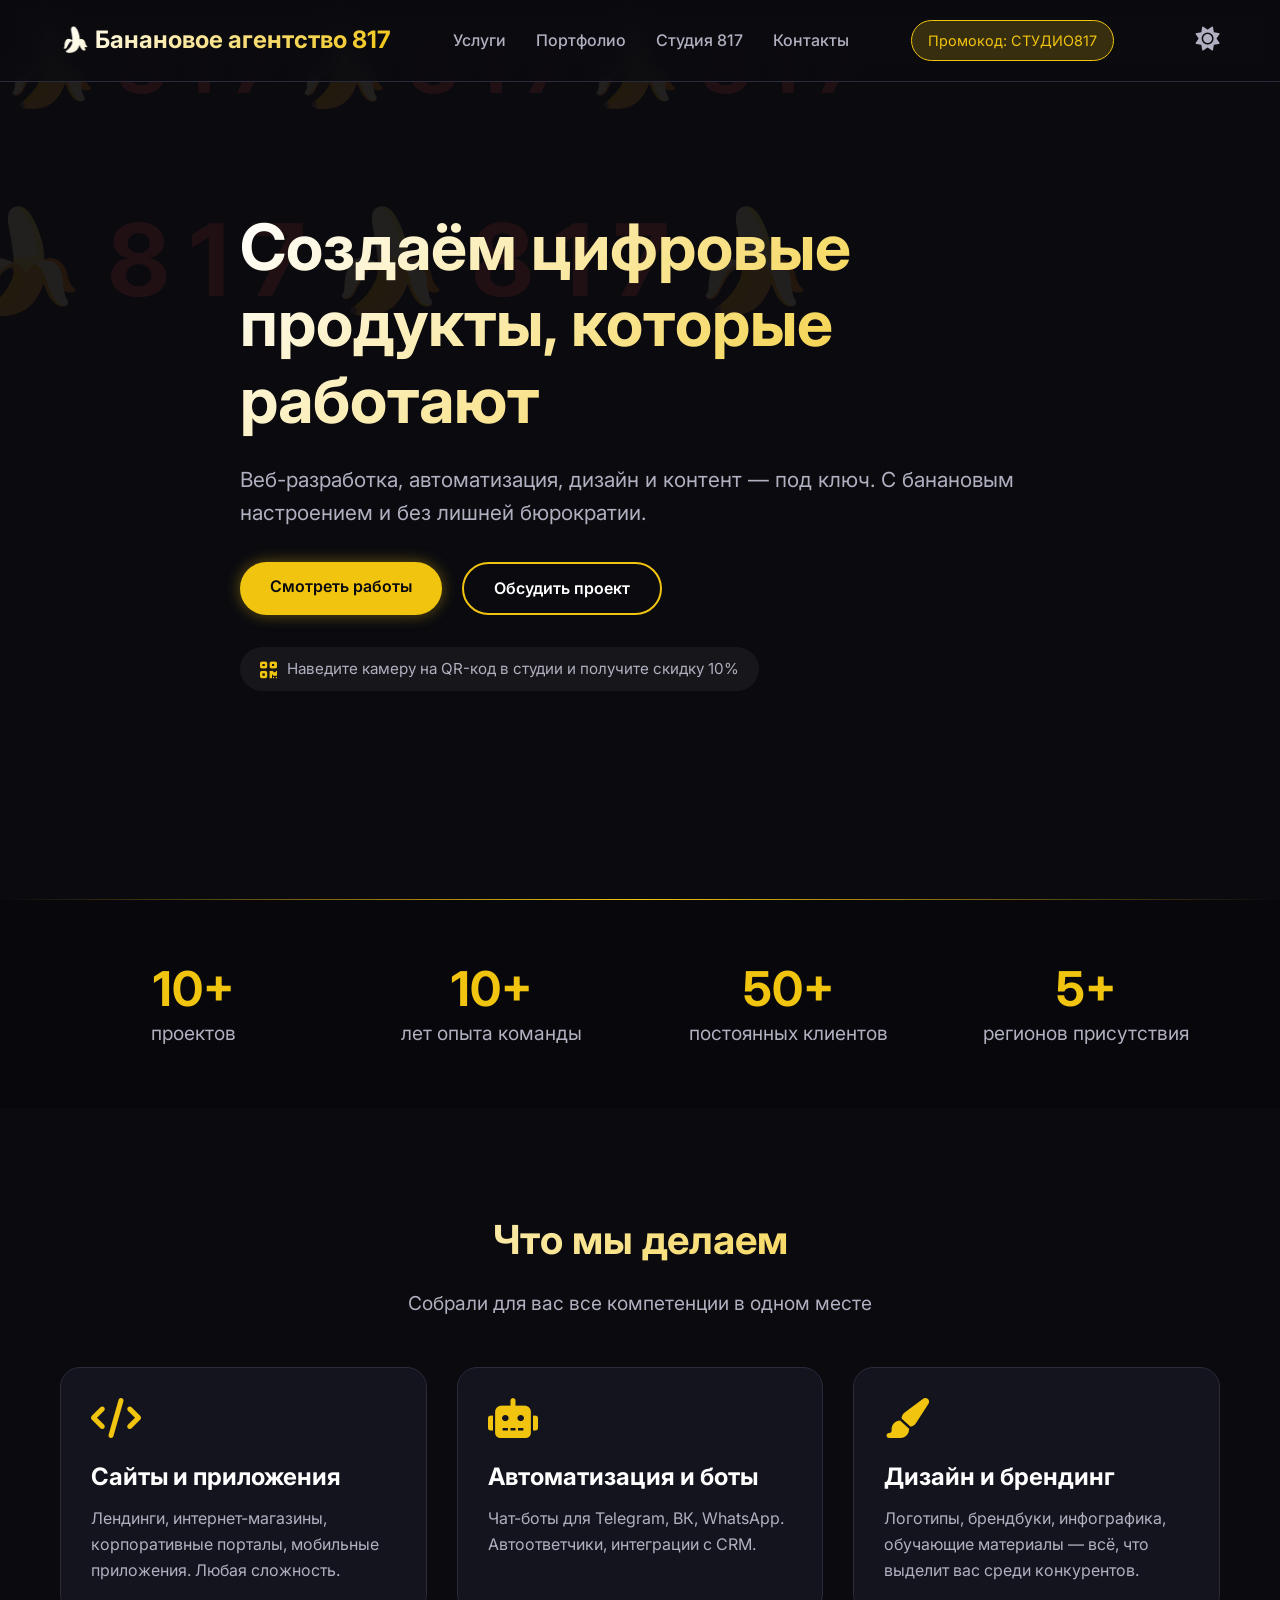
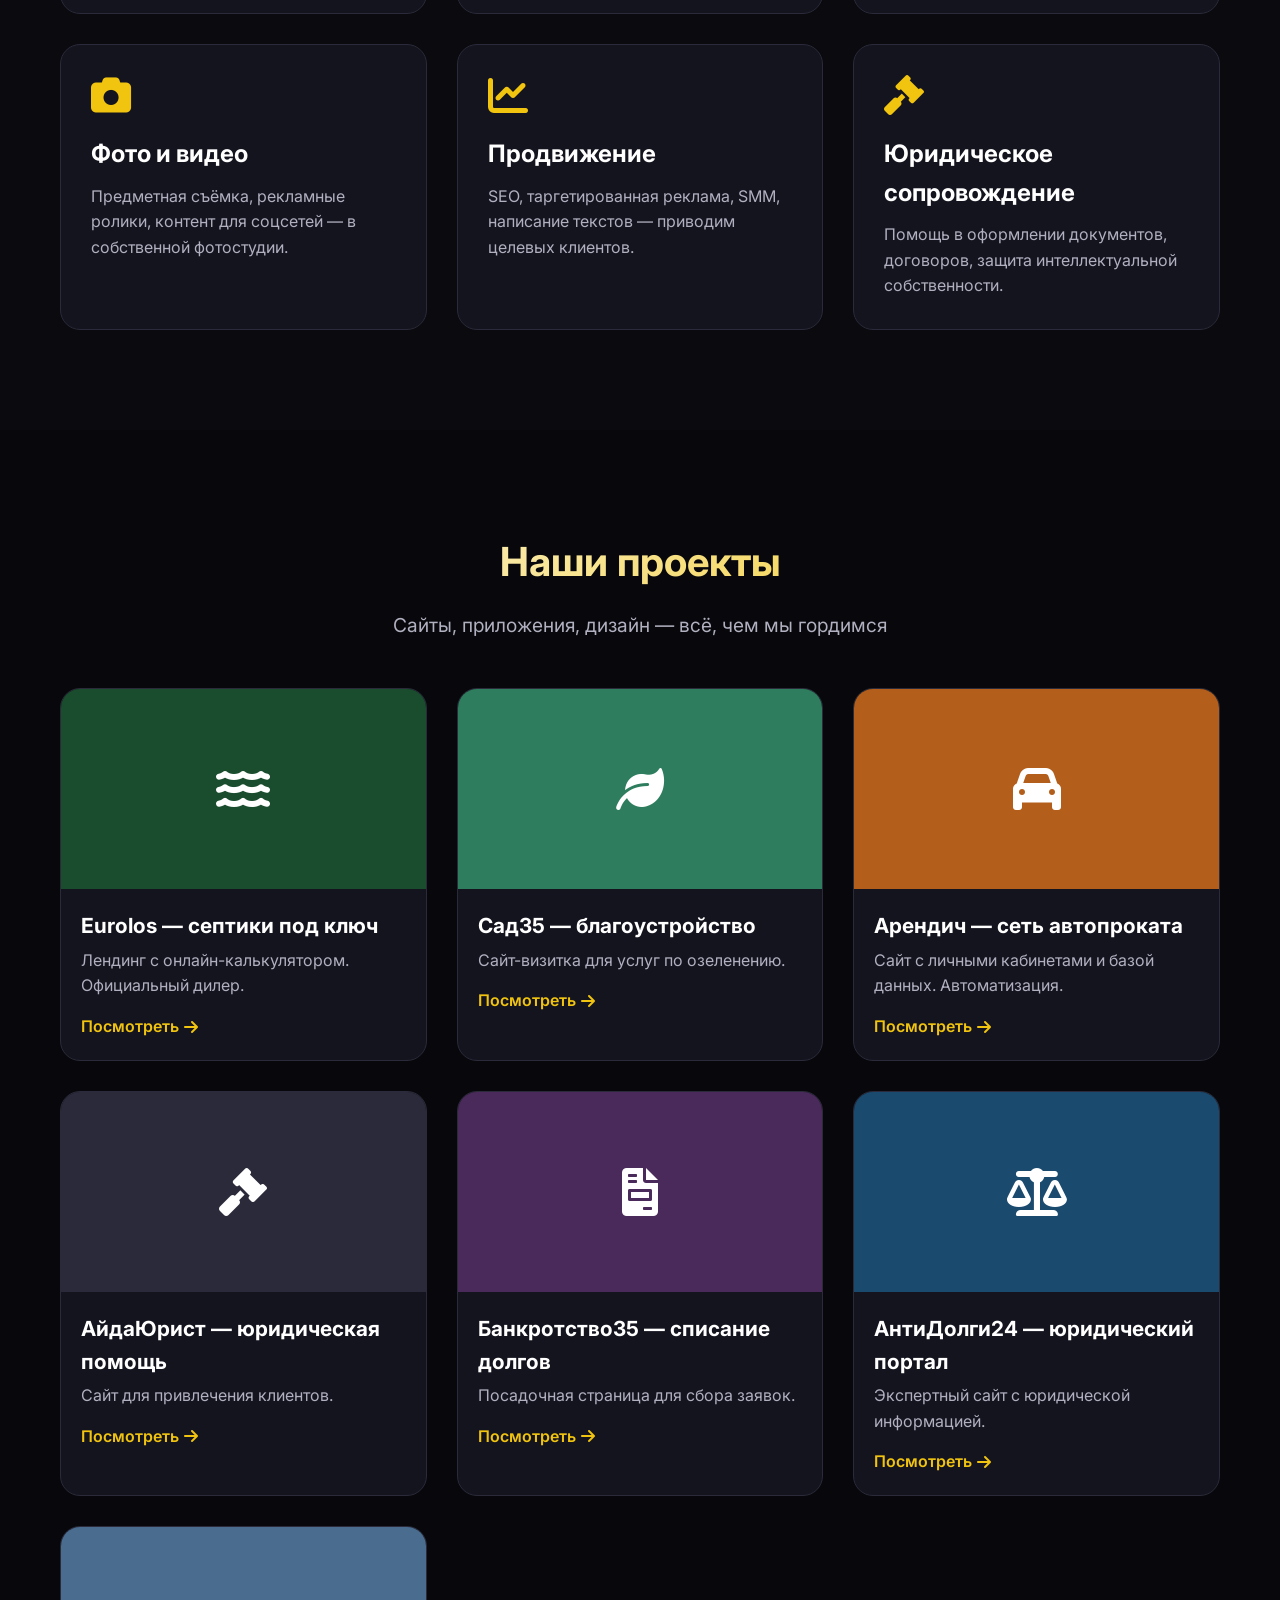
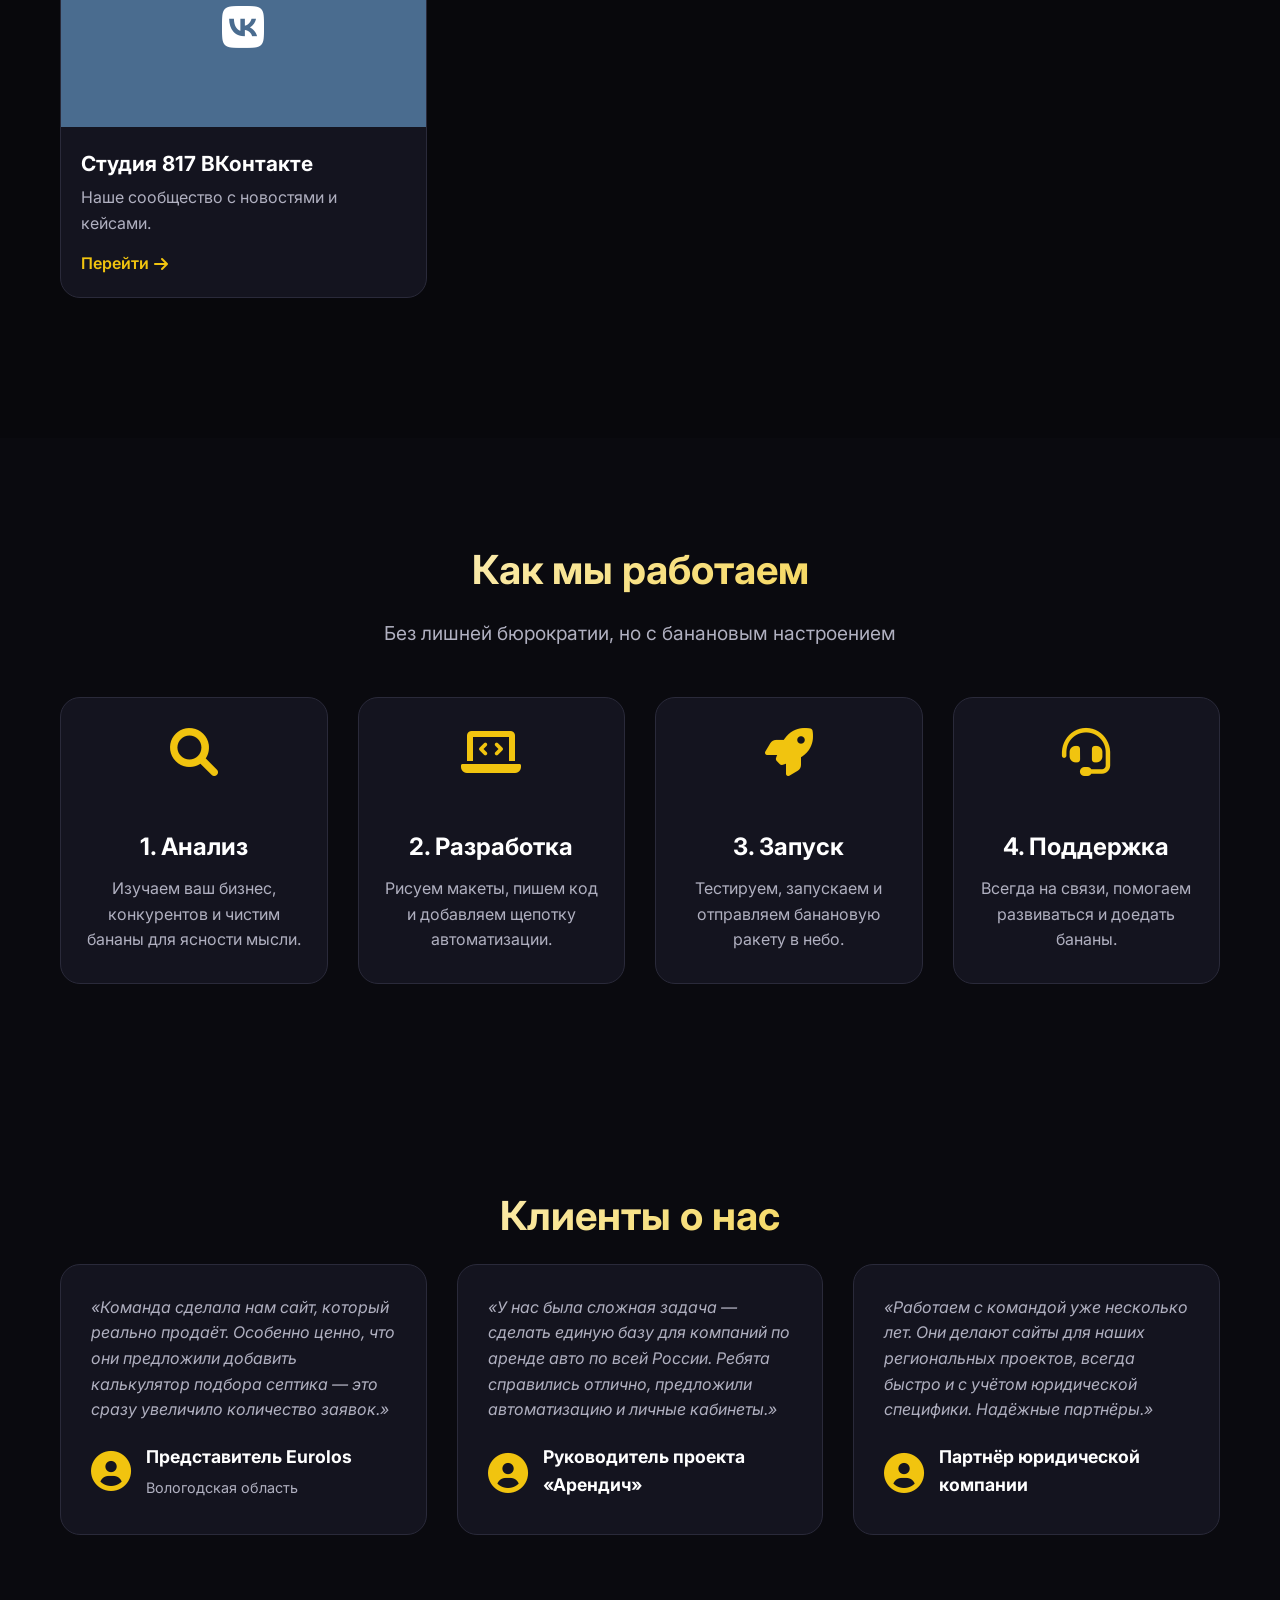
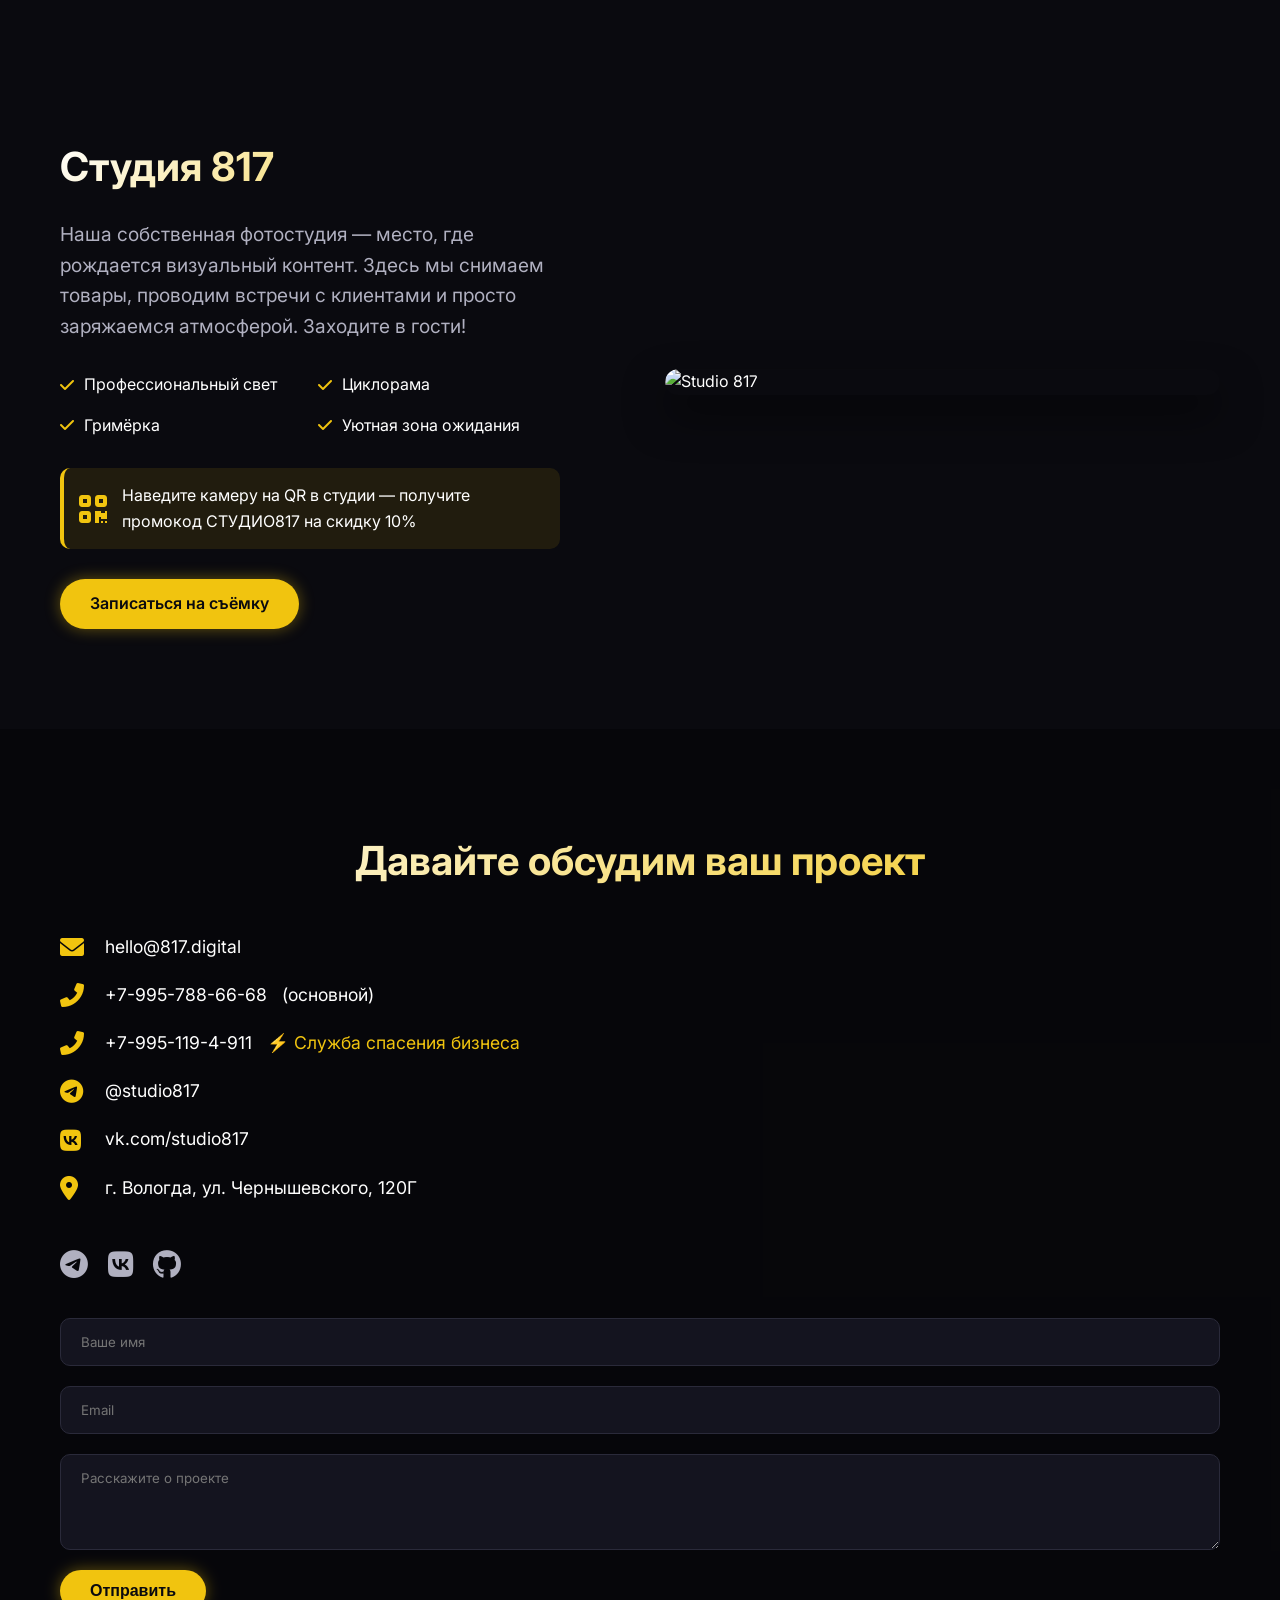
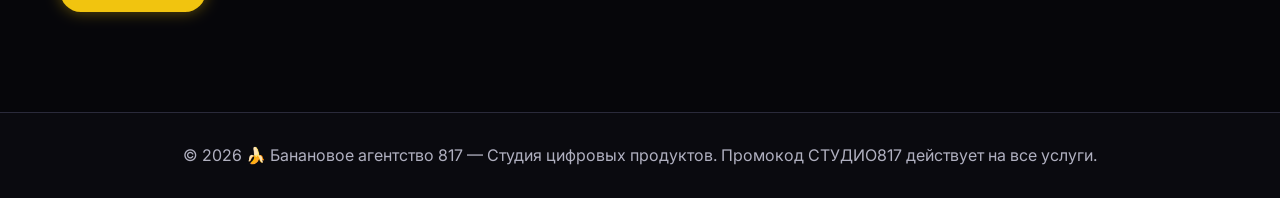
==== index.html @ f00ff918 "Add files via upload" ====
<!DOCTYPE html>
<html lang="ru">
<head>
    <meta charset="UTF-8">
    <meta name="viewport" content="width=device-width, initial-scale=1.0">
    <title>🍌 Банановое агентство 817 — создание сайтов, автоматизация, контент</title>
    <!-- Шрифты -->
    <link rel="preconnect" href="https://fonts.googleapis.com">
    <link rel="preconnect" href="https://fonts.gstatic.com" crossorigin>
    <link href="https://fonts.googleapis.com/css2?family=Inter:opsz,wght@14..32,400;14..32,500;14..32,600;14..32,700&family=Montserrat:wght@400;500;600;700&display=swap" rel="stylesheet">
    <!-- Font Awesome 6 (иконки) -->
    <link rel="stylesheet" href="https://cdnjs.cloudflare.com/ajax/libs/font-awesome/6.0.0-beta3/css/all.min.css">
    <!-- Наш CSS -->
    <link rel="stylesheet" href="style.css">
</head>
<body>

    <!-- Прелоадер -->
    <div id="preloader">
        <div class="preloader__content">
            <img src="images/banana.png" alt="Банан" class="preloader__banana" onerror="this.style.display='none'; this.nextElementSibling.style.display='block';">
            <i class="fas fa-banana preloader__banana-fallback" style="display: none; font-size: 80px; color: #f1c40f;"></i>
            <div class="preloader__numbers">8 1 7</div>
        </div>
    </div>

    <!-- Фоновые вращающиеся эмодзи (будут видны только в тёмной теме) -->
    <div class="bg-emoji"></div>

    <!-- Шапка -->
    <header class="header">
        <div class="container">
            <div class="header__inner">
                <div class="logo">🍌 Банановое агентство 817</div>
                <nav class="nav">
                    <a href="#services">Услуги</a>
                    <a href="#portfolio">Портфолио</a>
                    <a href="#studio">Студия 817</a>
                    <a href="#contact">Контакты</a>
                </nav>
                <div class="header__promo">Промокод: СТУДИО817</div>
                <div class="theme-switcher" id="theme-toggle">
                    <i class="fas fa-sun"></i>
                </div>
                <button class="mobile-menu-btn" id="mobile-menu-btn"><i class="fas fa-bars"></i></button>
            </div>
        </div>
    </header>

    <!-- Мобильное меню -->
    <div class="mobile-menu" id="mobile-menu">
        <a href="#services" onclick="closeMenu()">Услуги</a>
        <a href="#portfolio" onclick="closeMenu()">Портфолио</a>
        <a href="#studio" onclick="closeMenu()">Студия 817</a>
        <a href="#contact" onclick="closeMenu()">Контакты</a>
        <div class="mobile-menu__promo">Промокод: СТУДИО817</div>
    </div>

    <!-- Главный экран -->
    <section class="hero">
        <div class="container">
            <div class="hero__content">
                <h1 class="hero__title animate-on-scroll">Создаём цифровые продукты, которые работают</h1>
                <p class="hero__subtitle animate-on-scroll">Веб-разработка, автоматизация, дизайн и контент — под ключ. С банановым настроением и без лишней бюрократии.</p>
                <div class="hero__btns animate-on-scroll">
                    <a href="#portfolio" class="btn btn-primary">Смотреть работы</a>
                    <a href="#contact" class="btn btn-outline">Обсудить проект</a>
                </div>
                <div class="hero__qr-note animate-on-scroll">
                    <i class="fas fa-qrcode"></i> Наведите камеру на QR-код в студии и получите скидку 10%
                </div>
            </div>
        </div>
        <div class="hero__line"></div>
    </section>

    <!-- Счётчики достижений -->
    <section class="stats">
        <div class="container">
            <div class="stats-grid">
                <div class="stat-item animate-on-scroll">
                    <div class="stat-number" data-target="10">0</div>
                    <div class="stat-label">проектов</div>
                </div>
                <div class="stat-item animate-on-scroll">
                    <div class="stat-number" data-target="10">0</div>
                    <div class="stat-label">лет опыта команды</div>
                </div>
                <div class="stat-item animate-on-scroll">
                    <div class="stat-number" data-target="50">0</div>
                    <div class="stat-label">постоянных клиентов</div>
                </div>
                <div class="stat-item animate-on-scroll">
                    <div class="stat-number" data-target="5">0</div>
                    <div class="stat-label">регионов присутствия</div>
                </div>
            </div>
        </div>
    </section>

    <!-- Услуги -->
    <section id="services" class="services">
        <div class="container">
            <h2 class="section-title animate-on-scroll">Что мы делаем</h2>
            <p class="section-subtitle animate-on-scroll">Собрали для вас все компетенции в одном месте</p>
            <div class="services__grid">
                <div class="service-card animate-on-scroll">
                    <i class="fas fa-code service-card__icon"></i>
                    <h3>Сайты и приложения</h3>
                    <p>Лендинги, интернет-магазины, корпоративные порталы, мобильные приложения. Любая сложность.</p>
                </div>
                <div class="service-card animate-on-scroll">
                    <i class="fas fa-robot service-card__icon"></i>
                    <h3>Автоматизация и боты</h3>
                    <p>Чат-боты для Telegram, ВК, WhatsApp. Автоответчики, интеграции с CRM.</p>
                </div>
                <div class="service-card animate-on-scroll">
                    <i class="fas fa-paint-brush service-card__icon"></i>
                    <h3>Дизайн и брендинг</h3>
                    <p>Логотипы, брендбуки, инфографика, обучающие материалы — всё, что выделит вас среди конкурентов.</p>
                </div>
                <div class="service-card animate-on-scroll">
                    <i class="fas fa-camera service-card__icon"></i>
                    <h3>Фото и видео</h3>
                    <p>Предметная съёмка, рекламные ролики, контент для соцсетей — в собственной фотостудии.</p>
                </div>
                <div class="service-card animate-on-scroll">
                    <i class="fas fa-chart-line service-card__icon"></i>
                    <h3>Продвижение</h3>
                    <p>SEO, таргетированная реклама, SMM, написание текстов — приводим целевых клиентов.</p>
                </div>
                <div class="service-card animate-on-scroll">
                    <i class="fas fa-gavel service-card__icon"></i>
                    <h3>Юридическое сопровождение</h3>
                    <p>Помощь в оформлении документов, договоров, защита интеллектуальной собственности.</p>
                </div>
            </div>
        </div>
    </section>

    <!-- Портфолио -->
    <section id="portfolio" class="portfolio">
        <div class="container">
            <h2 class="section-title animate-on-scroll">Наши проекты</h2>
            <p class="section-subtitle animate-on-scroll">Сайты, приложения, дизайн — всё, чем мы гордимся</p>
            <div class="portfolio__grid">
                <!-- Eurolos -->
                <div class="portfolio-card animate-on-scroll">
                    <div class="portfolio-card__image" style="background: #1a4d2e;">
                        <i class="fas fa-water" style="font-size: 48px; color: #fff;"></i>
                    </div>
                    <div class="portfolio-card__content">
                        <h4>Eurolos — септики под ключ</h4>
                        <p>Лендинг с онлайн-калькулятором. Официальный дилер.</p>
                        <a href="https://antidolgi.github.io/eurolos35green/" target="_blank" class="portfolio-card__link">Посмотреть <i class="fas fa-arrow-right"></i></a>
                    </div>
                </div>
                <!-- Сад35 -->
                <div class="portfolio-card animate-on-scroll">
                    <div class="portfolio-card__image" style="background: #2e7d5e;">
                        <i class="fas fa-leaf" style="font-size: 48px; color: #fff;"></i>
                    </div>
                    <div class="portfolio-card__content">
                        <h4>Сад35 — благоустройство</h4>
                        <p>Сайт-визитка для услуг по озеленению.</p>
                        <a href="https://antidolgi.github.io/sad35/" target="_blank" class="portfolio-card__link">Посмотреть <i class="fas fa-arrow-right"></i></a>
                    </div>
                </div>
                <!-- Арендич -->
                <div class="portfolio-card animate-on-scroll">
                    <div class="portfolio-card__image" style="background: #b35e1a;">
                        <i class="fas fa-car" style="font-size: 48px; color: #fff;"></i>
                    </div>
                    <div class="portfolio-card__content">
                        <h4>Арендич — сеть автопроката</h4>
                        <p>Сайт с личными кабинетами и базой данных. Автоматизация.</p>
                        <a href="http://arendich.internet35.ru/" target="_blank" class="portfolio-card__link">Посмотреть <i class="fas fa-arrow-right"></i></a>
                    </div>
                </div>
                <!-- АйдаЮрист -->
                <div class="portfolio-card animate-on-scroll">
                    <div class="portfolio-card__image" style="background: #2a2a3a;">
                        <i class="fas fa-gavel" style="font-size: 48px; color: #fff;"></i>
                    </div>
                    <div class="portfolio-card__content">
                        <h4>АйдаЮрист — юридическая помощь</h4>
                        <p>Сайт для привлечения клиентов.</p>
                        <a href="https://xn--80aalrc8bii8h.xn--p1ai/" target="_blank" class="portfolio-card__link">Посмотреть <i class="fas fa-arrow-right"></i></a>
                    </div>
                </div>
                <!-- Банкротство35 -->
                <div class="portfolio-card animate-on-scroll">
                    <div class="portfolio-card__image" style="background: #4a2a5a;">
                        <i class="fas fa-file-invoice" style="font-size: 48px; color: #fff;"></i>
                    </div>
                    <div class="portfolio-card__content">
                        <h4>Банкротство35 — списание долгов</h4>
                        <p>Посадочная страница для сбора заявок.</p>
                        <a href="https://xn--35-6kcdg1cujbrmlb.xn--p1ai/" target="_blank" class="portfolio-card__link">Посмотреть <i class="fas fa-arrow-right"></i></a>
                    </div>
                </div>
                <!-- АнтиДолги24 -->
                <div class="portfolio-card animate-on-scroll">
                    <div class="portfolio-card__image" style="background: #1a4a6e;">
                        <i class="fas fa-balance-scale" style="font-size: 48px; color: #fff;"></i>
                    </div>
                    <div class="portfolio-card__content">
                        <h4>АнтиДолги24 — юридический портал</h4>
                        <p>Экспертный сайт с юридической информацией.</p>
                        <a href="https://antidolgi24.ru/" target="_blank" class="portfolio-card__link">Посмотреть <i class="fas fa-arrow-right"></i></a>
                    </div>
                </div>
                <!-- Группа ВК -->
                <div class="portfolio-card animate-on-scroll">
                    <div class="portfolio-card__image" style="background: #4a6c8f;">
                        <i class="fab fa-vk" style="font-size: 48px; color: #fff;"></i>
                    </div>
                    <div class="portfolio-card__content">
                        <h4>Студия 817 ВКонтакте</h4>
                        <p>Наше сообщество с новостями и кейсами.</p>
                        <a href="https://vk.com/studio817" target="_blank" class="portfolio-card__link">Перейти <i class="fas fa-arrow-right"></i></a>
                    </div>
                </div>
            </div>
        </div>
    </section>

    <!-- Как мы работаем -->
    <section class="work-process">
        <div class="container">
            <h2 class="section-title animate-on-scroll">Как мы работаем</h2>
            <p class="section-subtitle animate-on-scroll">Без лишней бюрократии, но с банановым настроением</p>
            <div class="process-grid">
                <div class="process-step animate-on-scroll">
                    <div class="process-step__image">
                        <img src="images/step1.png" alt="Анализ" width="80" height="80" onerror="this.style.display='none'; this.nextElementSibling.style.display='block';">
                        <i class="fas fa-search" style="display: none; font-size: 48px; color: #f1c40f;"></i>
                    </div>
                    <h3>1. Анализ</h3>
                    <p>Изучаем ваш бизнес, конкурентов и чистим бананы для ясности мысли.</p>
                </div>
                <div class="process-step animate-on-scroll">
                    <div class="process-step__image">
                        <img src="images/step2.png" alt="Разработка" width="80" height="80" onerror="this.style.display='none'; this.nextElementSibling.style.display='block';">
                        <i class="fas fa-laptop-code" style="display: none; font-size: 48px; color: #f1c40f;"></i>
                    </div>
                    <h3>2. Разработка</h3>
                    <p>Рисуем макеты, пишем код и добавляем щепотку автоматизации.</p>
                </div>
                <div class="process-step animate-on-scroll">
                    <div class="process-step__image">
                        <img src="images/step3.png" alt="Запуск" width="80" height="80" onerror="this.style.display='none'; this.nextElementSibling.style.display='block';">
                        <i class="fas fa-rocket" style="display: none; font-size: 48px; color: #f1c40f;"></i>
                    </div>
                    <h3>3. Запуск</h3>
                    <p>Тестируем, запускаем и отправляем банановую ракету в небо.</p>
                </div>
                <div class="process-step animate-on-scroll">
                    <div class="process-step__image">
                        <img src="images/step4.png" alt="Поддержка" width="80" height="80" onerror="this.style.display='none'; this.nextElementSibling.style.display='block';">
                        <i class="fas fa-headset" style="display: none; font-size: 48px; color: #f1c40f;"></i>
                    </div>
                    <h3>4. Поддержка</h3>
                    <p>Всегда на связи, помогаем развиваться и доедать бананы.</p>
                </div>
            </div>
        </div>
    </section>

    <!-- Отзывы -->
    <section class="testimonials">
        <div class="container">
            <h2 class="section-title animate-on-scroll">Клиенты о нас</h2>
            <div class="testimonials-grid">
                <div class="testimonial-card animate-on-scroll">
                    <p class="testimonial-text">«Команда сделала нам сайт, который реально продаёт. Особенно ценно, что они предложили добавить калькулятор подбора септика — это сразу увеличило количество заявок.»</p>
                    <div class="testimonial-author">
                        <i class="fas fa-user-circle" style="font-size: 40px; color: #f1c40f;"></i>
                        <div>
                            <h4>Представитель Eurolos</h4>
                            <p>Вологодская область</p>
                        </div>
                    </div>
                </div>
                <div class="testimonial-card animate-on-scroll">
                    <p class="testimonial-text">«У нас была сложная задача — сделать единую базу для компаний по аренде авто по всей России. Ребята справились отлично, предложили автоматизацию и личные кабинеты.»</p>
                    <div class="testimonial-author">
                        <i class="fas fa-user-circle" style="font-size: 40px; color: #f1c40f;"></i>
                        <div>
                            <h4>Руководитель проекта «Арендич»</h4>
                        </div>
                    </div>
                </div>
                <div class="testimonial-card animate-on-scroll">
                    <p class="testimonial-text">«Работаем с командой уже несколько лет. Они делают сайты для наших региональных проектов, всегда быстро и с учётом юридической специфики. Надёжные партнёры.»</p>
                    <div class="testimonial-author">
                        <i class="fas fa-user-circle" style="font-size: 40px; color: #f1c40f;"></i>
                        <div>
                            <h4>Партнёр юридической компании</h4>
                        </div>
                    </div>
                </div>
            </div>
        </div>
    </section>

    <!-- Студия 817 -->
    <section id="studio" class="studio">
        <div class="container">
            <div class="studio__inner">
                <div class="studio__content animate-on-scroll">
                    <h2 class="section-title" style="text-align: left;">Студия 817</h2>
                    <p class="studio__text">Наша собственная фотостудия — место, где рождается визуальный контент. Здесь мы снимаем товары, проводим встречи с клиентами и просто заряжаемся атмосферой. Заходите в гости!</p>
                    <div class="studio__features">
                        <div class="studio__feature"><i class="fas fa-check"></i> Профессиональный свет</div>
                        <div class="studio__feature"><i class="fas fa-check"></i> Циклорама</div>
                        <div class="studio__feature"><i class="fas fa-check"></i> Гримёрка</div>
                        <div class="studio__feature"><i class="fas fa-check"></i> Уютная зона ожидания</div>
                    </div>
                    <div class="studio__qr">
                        <i class="fas fa-qrcode"></i> Наведите камеру на QR в студии — получите промокод СТУДИО817 на скидку 10%
                    </div>
                    <a href="#" class="btn btn-primary">Записаться на съёмку</a>
                </div>
                <div class="studio__image animate-on-scroll">
                    <img src="https://via.placeholder.com/600x400/2a2a3a/ffffff?text=Studio+817+Photo" alt="Studio 817" style="max-width:100%; border-radius: 20px;">
                </div>
            </div>
        </div>
    </section>

    <!-- Контакты -->
    <section id="contact" class="contact">
        <div class="container">
            <h2 class="section-title animate-on-scroll">Давайте обсудим ваш проект</h2>
            <div class="contact__inner">
                <div class="contact__info animate-on-scroll">
                    <div class="contact__item">
                        <i class="fas fa-envelope"></i>
                        <a href="mailto:hello@817.digital">hello@817.digital</a>
                    </div>
                    <div class="contact__item">
                        <i class="fas fa-phone-alt"></i>
                        <a href="tel:+79957886668">+7-995-788-66-68</a> (основной)
                    </div>
                    <div class="contact__item">
                        <i class="fas fa-phone-alt"></i>
                        <a href="tel:+79951194911">+7-995-119-4-911</a> <span style="color: #f1c40f;">⚡ Служба спасения бизнеса</span>
                    </div>
                    <div class="contact__item">
                        <i class="fab fa-telegram"></i>
                        <a href="https://t.me/studio817" target="_blank">@studio817</a>
                    </div>
                    <div class="contact__item">
                        <i class="fab fa-vk"></i>
                        <a href="https://vk.com/studio817" target="_blank">vk.com/studio817</a>
                    </div>
                    <div class="contact__item">
                        <i class="fas fa-map-marker-alt"></i>
                        <span>г. Вологда, ул. Чернышевского, 120Г</span>
                    </div>
                    <div class="contact__social">
                        <a href="https://t.me/studio817" target="_blank"><i class="fab fa-telegram"></i></a>
                        <a href="https://vk.com/studio817" target="_blank"><i class="fab fa-vk"></i></a>
                        <a href="https://github.com/antidolgi" target="_blank"><i class="fab fa-github"></i></a>
                    </div>
                </div>
                <div class="contact__map animate-on-scroll">
                    <iframe src="https://yandex.ru/map-widget/v1/?ll=39.888123%2C59.220123&z=17&l=map&pt=39.888123,59.220123,pm2rdm" width="100%" height="300" frameborder="0" allowfullscreen="true" style="border-radius: 20px;"></iframe>
                </div>
            </div>
            <form class="contact__form animate-on-scroll" id="contact-form" action="https://formspree.io/f/your-form-id" method="POST">
                <input type="text" name="name" placeholder="Ваше имя" required>
                <input type="email" name="email" placeholder="Email" required>
                <textarea name="message" rows="4" placeholder="Расскажите о проекте" required></textarea>
                <button type="submit" class="btn btn-primary">Отправить</button>
            </form>
        </div>
    </section>

    <!-- Футер -->
    <footer class="footer">
        <div class="container">
            <p>© 2026 🍌 Банановое агентство 817 — Студия цифровых продуктов. Промокод СТУДИО817 действует на все услуги.</p>
        </div>
    </footer>

    <script src="script.js"></script>
</body>
</html>
---- style.css ----
/* Базовые сбросы и переменные */
* {
    margin: 0;
    padding: 0;
    box-sizing: border-box;
}

:root {
    --bg-dark: #0a0a0f;
    --bg-card: #14141f;
    --accent: #f1c40f; /* жёлтый */
    --accent-glow: rgba(241, 196, 15, 0.4);
    --text-light: #ffffff;
    --text-dim: #b0b0c0;
    --border-dim: #2a2a3a;
    --font-primary: 'Inter', sans-serif;
    --font-secondary: 'Montserrat', sans-serif;
    --transition: all 0.3s ease;
}

body {
    font-family: var(--font-primary);
    background-color: var(--bg-dark);
    color: var(--text-light);
    line-height: 1.6;
    overflow-x: hidden;
    position: relative;
    transition: background-color 0.3s, color 0.3s;
}

/* Фоновые вращающиеся эмодзи */
.bg-emoji {
    position: fixed;
    top: 0;
    left: 0;
    width: 100%;
    height: 100%;
    pointer-events: none;
    z-index: -1;
    opacity: 0.1;
    overflow: hidden;
}
.bg-emoji::before,
.bg-emoji::after {
    content: "🍌 8 1 7 🍌 8 1 7 🍌 8 1 7";
    position: absolute;
    font-size: 80px;
    white-space: nowrap;
    color: #e74c3c; /* красный */
    font-weight: bold;
    animation: rotateBg 60s linear infinite;
}
.bg-emoji::after {
    content: "8 1 7 🍌 8 1 7 🍌 8 1 7 🍌";
    top: 20%;
    left: -20%;
    font-size: 100px;
    animation: rotateBg 50s linear reverse infinite;
}
@keyframes rotateBg {
    from { transform: rotate(0deg) translateY(-10%) rotate(0deg); }
    to { transform: rotate(360deg) translateY(-10%) rotate(-360deg); }
}

/* Прелоадер */
#preloader {
    position: fixed;
    top: 0;
    left: 0;
    width: 100%;
    height: 100%;
    background: var(--bg-dark);
    display: flex;
    justify-content: center;
    align-items: center;
    z-index: 9999;
    transition: opacity 0.5s ease, visibility 0.5s;
}
#preloader.hidden {
    opacity: 0;
    visibility: hidden;
}
.preloader__content {
    text-align: center;
}
.preloader__banana {
    width: 120px;
    height: auto;
    animation: bounce 1s infinite alternate;
}
.preloader__banana-fallback {
    animation: bounce 1s infinite alternate;
}
@keyframes bounce {
    from { transform: translateY(0); }
    to { transform: translateY(-20px); }
}
.preloader__numbers {
    font-size: 3rem;
    font-weight: 700;
    color: var(--accent);
    margin-top: 20px;
    animation: pulse 1s infinite;
}
@keyframes pulse {
    0% { opacity: 0.5; transform: scale(0.9); }
    100% { opacity: 1; transform: scale(1.1); }
}

/* Контейнер */
.container {
    max-width: 1200px;
    margin: 0 auto;
    padding: 0 20px;
}

/* Типография */
.section-title {
    font-size: 2.5rem;
    font-weight: 700;
    margin-bottom: 1rem;
    text-align: center;
    background: linear-gradient(135deg, #fff, var(--accent));
    -webkit-background-clip: text;
    -webkit-text-fill-color: transparent;
    background-clip: text;
}
.section-subtitle {
    text-align: center;
    color: var(--text-dim);
    font-size: 1.2rem;
    margin-bottom: 3rem;
}

/* Кнопки */
.btn {
    display: inline-block;
    padding: 12px 30px;
    border-radius: 50px;
    font-weight: 600;
    text-decoration: none;
    transition: var(--transition);
    cursor: pointer;
    border: none;
    font-size: 1rem;
}
.btn-primary {
    background: var(--accent);
    color: #0a0a0f;
    box-shadow: 0 0 15px var(--accent-glow);
}
.btn-primary:hover {
    background: #f39c12;
    box-shadow: 0 0 25px var(--accent-glow);
    transform: translateY(-2px);
}
.btn-outline {
    background: transparent;
    color: white;
    border: 2px solid var(--accent);
}
.btn-outline:hover {
    background: var(--accent);
    color: #0a0a0f;
    box-shadow: 0 0 15px var(--accent-glow);
    transform: translateY(-2px);
}

/* Шапка */
.header {
    position: fixed;
    top: 0;
    left: 0;
    width: 100%;
    padding: 20px 0;
    background: rgba(10, 10, 15, 0.8);
    backdrop-filter: blur(10px);
    z-index: 1000;
    border-bottom: 1px solid var(--border-dim);
}
.header__inner {
    display: flex;
    align-items: center;
    justify-content: space-between;
}
.logo {
    font-size: 1.5rem;
    font-weight: 700;
    background: linear-gradient(135deg, #fff, var(--accent));
    -webkit-background-clip: text;
    -webkit-text-fill-color: transparent;
    background-clip: text;
}
.nav {
    display: flex;
    gap: 30px;
}
.nav a {
    color: var(--text-dim);
    text-decoration: none;
    font-weight: 500;
    transition: var(--transition);
}
.nav a:hover {
    color: var(--accent);
}
.header__promo {
    background: rgba(241, 196, 15, 0.2);
    padding: 8px 16px;
    border-radius: 50px;
    font-size: 0.9rem;
    border: 1px solid var(--accent);
    color: var(--accent);
}
.theme-switcher {
    margin-left: 20px;
    cursor: pointer;
    font-size: 1.5rem;
    color: var(--text-dim);
    transition: var(--transition);
}
.theme-switcher:hover {
    color: var(--accent);
}
.mobile-menu-btn {
    display: none;
    background: none;
    border: none;
    color: white;
    font-size: 1.8rem;
    cursor: pointer;
}
.mobile-menu {
    display: none;
    position: fixed;
    top: 80px;
    left: 0;
    width: 100%;
    background: rgba(10, 10, 15, 0.95);
    backdrop-filter: blur(10px);
    padding: 20px;
    z-index: 999;
    flex-direction: column;
    align-items: center;
    gap: 20px;
    border-bottom: 1px solid var(--border-dim);
    transform: translateY(-100%);
    transition: transform 0.3s ease;
}
.mobile-menu.active {
    transform: translateY(0);
}
.mobile-menu a {
    color: white;
    text-decoration: none;
    font-size: 1.2rem;
}
.mobile-menu__promo {
    background: rgba(241, 196, 15, 0.2);
    padding: 8px 16px;
    border-radius: 50px;
    border: 1px solid var(--accent);
    color: var(--accent);
}

/* Hero */
.hero {
    min-height: 100vh;
    display: flex;
    align-items: center;
    position: relative;
    padding: 100px 0;
}
.hero__content {
    max-width: 800px;
}
.hero__title {
    font-size: 4rem;
    font-weight: 700;
    line-height: 1.2;
    margin-bottom: 1.5rem;
    background: linear-gradient(135deg, #fff, var(--accent));
    -webkit-background-clip: text;
    -webkit-text-fill-color: transparent;
    background-clip: text;
}
.hero__subtitle {
    font-size: 1.3rem;
    color: var(--text-dim);
    margin-bottom: 2rem;
}
.hero__btns {
    display: flex;
    gap: 20px;
    margin-bottom: 2rem;
}
.hero__qr-note {
    display: inline-flex;
    align-items: center;
    gap: 10px;
    background: rgba(255,255,255,0.05);
    padding: 10px 20px;
    border-radius: 50px;
    color: var(--text-dim);
    font-size: 0.95rem;
}
.hero__qr-note i {
    color: var(--accent);
    font-size: 1.2rem;
}
.hero__line {
    position: absolute;
    bottom: 0;
    left: 0;
    width: 100%;
    height: 1px;
    background: linear-gradient(90deg, transparent, var(--accent), transparent);
}

/* Статистика */
.stats {
    padding: 60px 0;
    background: rgba(0,0,0,0.2);
}
.stats-grid {
    display: grid;
    grid-template-columns: repeat(auto-fit, minmax(150px, 1fr));
    gap: 30px;
    text-align: center;
}
.stat-number {
    font-size: 3rem;
    font-weight: 700;
    color: var(--accent);
    line-height: 1.2;
}
.stat-label {
    font-size: 1.2rem;
    color: var(--text-dim);
}

/* Услуги */
.services {
    padding: 100px 0;
}
.services__grid {
    display: grid;
    grid-template-columns: repeat(auto-fit, minmax(300px, 1fr));
    gap: 30px;
}
.service-card {
    background: var(--bg-card);
    padding: 30px;
    border-radius: 20px;
    border: 1px solid var(--border-dim);
    transition: var(--transition);
    backdrop-filter: blur(10px);
}
.service-card:hover {
    transform: translateY(-10px);
    border-color: var(--accent);
    box-shadow: 0 10px 30px rgba(241, 196, 15, 0.1);
}
.service-card__icon {
    font-size: 2.5rem;
    color: var(--accent);
    margin-bottom: 20px;
}
.service-card h3 {
    font-size: 1.5rem;
    margin-bottom: 10px;
}
.service-card p {
    color: var(--text-dim);
}

/* Портфолио */
.portfolio {
    padding: 100px 0;
    background: rgba(0,0,0,0.2);
}
.portfolio__grid {
    display: grid;
    grid-template-columns: repeat(auto-fit, minmax(350px, 1fr));
    gap: 30px;
    margin-bottom: 40px;
}
.portfolio-card {
    background: var(--bg-card);
    border-radius: 20px;
    overflow: hidden;
    border: 1px solid var(--border-dim);
    transition: var(--transition);
}
.portfolio-card:hover {
    transform: scale(1.03);
    border-color: var(--accent);
    box-shadow: 0 0 30px rgba(241, 196, 15, 0.3);
}
.portfolio-card__image {
    height: 200px;
    display: flex;
    align-items: center;
    justify-content: center;
    background: #1a1a2a;
}
.portfolio-card__content {
    padding: 20px;
}
.portfolio-card__content h4 {
    font-size: 1.3rem;
    margin-bottom: 5px;
}
.portfolio-card__content p {
    color: var(--text-dim);
    margin-bottom: 15px;
}
.portfolio-card__link {
    color: var(--accent);
    text-decoration: none;
    font-weight: 600;
    display: inline-flex;
    align-items: center;
    gap: 5px;
}
.portfolio-card__link i {
    transition: transform 0.2s;
}
.portfolio-card__link:hover i {
    transform: translateX(5px);
}

/* Процесс работы */
.work-process {
    padding: 100px 0;
}
.process-grid {
    display: grid;
    grid-template-columns: repeat(auto-fit, minmax(220px, 1fr));
    gap: 30px;
    margin-top: 40px;
}
.process-step {
    background: var(--bg-card);
    padding: 30px 20px;
    border-radius: 20px;
    text-align: center;
    border: 1px solid var(--border-dim);
    transition: var(--transition);
}
.process-step:hover {
    transform: translateY(-10px);
    border-color: var(--accent);
}
.process-step__image {
    margin-bottom: 20px;
    min-height: 80px;
}
.process-step__image img {
    width: 80px;
    height: 80px;
    object-fit: contain;
    filter: drop-shadow(0 0 10px var(--accent-glow));
}
.process-step__image i {
    font-size: 48px;
    color: var(--accent);
}
.process-step h3 {
    font-size: 1.5rem;
    margin-bottom: 10px;
}
.process-step p {
    color: var(--text-dim);
}

/* Отзывы */
.testimonials {
    padding: 100px 0;
}
.testimonials-grid {
    display: grid;
    grid-template-columns: repeat(auto-fit, minmax(300px, 1fr));
    gap: 30px;
}
.testimonial-card {
    background: var(--bg-card);
    padding: 30px;
    border-radius: 20px;
    border: 1px solid var(--border-dim);
}
.testimonial-text {
    font-style: italic;
    color: var(--text-dim);
    margin-bottom: 20px;
    font-size: 1rem;
}
.testimonial-author {
    display: flex;
    align-items: center;
    gap: 15px;
}
.testimonial-author i {
    font-size: 40px;
    color: var(--accent);
}
.testimonial-author h4 {
    font-size: 1.1rem;
    margin-bottom: 5px;
}
.testimonial-author p {
    color: var(--text-dim);
    font-size: 0.9rem;
}

/* Студия 817 */
.studio {
    padding: 100px 0;
}
.studio__inner {
    display: grid;
    grid-template-columns: 1fr 1fr;
    gap: 50px;
    align-items: center;
}
.studio__content {
    max-width: 500px;
}
.studio__text {
    font-size: 1.2rem;
    color: var(--text-dim);
    margin: 20px 0;
}
.studio__features {
    display: grid;
    grid-template-columns: 1fr 1fr;
    gap: 15px;
    margin: 30px 0;
}
.studio__feature {
    display: flex;
    align-items: center;
    gap: 10px;
}
.studio__feature i {
    color: var(--accent);
}
.studio__qr {
    background: rgba(241, 196, 15, 0.1);
    padding: 15px;
    border-radius: 10px;
    margin: 30px 0;
    display: flex;
    align-items: center;
    gap: 15px;
    border-left: 4px solid var(--accent);
}
.studio__qr i {
    font-size: 2rem;
    color: var(--accent);
}
.studio__image {
    border-radius: 20px;
    overflow: hidden;
    box-shadow: 0 20px 40px rgba(0,0,0,0.5);
}

/* Контакты */
.contact {
    padding: 100px 0;
    background: rgba(0,0,0,0.3);
}
.contact__inner {
    display: grid;
    grid-template-columns: 1fr 1fr;
    gap: 50px;
    margin-top: 40px;
}
.contact__info {
    display: flex;
    flex-direction: column;
    gap: 20px;
}
.contact__item {
    display: flex;
    align-items: center;
    gap: 15px;
    font-size: 1.1rem;
}
.contact__item i {
    font-size: 1.5rem;
    color: var(--accent);
    width: 30px;
}
.contact__item a {
    color: white;
    text-decoration: none;
    transition: var(--transition);
}
.contact__item a:hover {
    color: var(--accent);
}
.contact__social {
    display: flex;
    gap: 20px;
    margin-top: 20px;
}
.contact__social a {
    color: var(--text-dim);
    font-size: 1.8rem;
    transition: var(--transition);
}
.contact__social a:hover {
    color: var(--accent);
    transform: translateY(-3px);
}
.contact__map {
    margin-top: 20px;
}
.contact__form {
    display: flex;
    flex-direction: column;
    gap: 20px;
    margin-top: 30px;
}
.contact__form input,
.contact__form textarea {
    background: var(--bg-card);
    border: 1px solid var(--border-dim);
    padding: 15px 20px;
    border-radius: 10px;
    font-family: inherit;
    color: white;
    transition: var(--transition);
}
.contact__form input:focus,
.contact__form textarea:focus {
    outline: none;
    border-color: var(--accent);
    box-shadow: 0 0 10px var(--accent-glow);
}
.contact__form button {
    align-self: flex-start;
}

/* Футер */
.footer {
    padding: 30px 0;
    border-top: 1px solid var(--border-dim);
    text-align: center;
    color: var(--text-dim);
}

/* Анимации при скролле */
.animate-on-scroll {
    opacity: 0;
    transform: translateY(30px);
    transition: opacity 0.6s ease, transform 0.6s ease;
}
.animate-on-scroll.animated {
    opacity: 1;
    transform: translateY(0);
}

/* Светлая тема */
body.light-theme {
    --bg-dark: #f5f5f7;
    --bg-card: #ffffff;
    --text-light: #1a1a2a;
    --text-dim: #4a4a5a;
    --border-dim: #d0d0e0;
    --accent: #f1c40f;
    --accent-glow: rgba(241, 196, 15, 0.3);
}
body.light-theme .header {
    background: rgba(255,255,255,0.8);
    border-bottom-color: #d0d0e0;
}
body.light-theme .service-card,
body.light-theme .portfolio-card,
body.light-theme .process-step,
body.light-theme .testimonial-card,
body.light-theme .contact__form input,
body.light-theme .contact__form textarea {
    background: white;
    box-shadow: 0 5px 20px rgba(0,0,0,0.05);
}
body.light-theme .btn-outline {
    color: #1a1a2a;
}
body.light-theme .btn-outline:hover {
    color: #1a1a2a;
}
body.light-theme .bg-emoji {
    opacity: 0.2;
}

/* Адаптивность */
@media (max-width: 992px) {
    .hero__title {
        font-size: 3rem;
    }
    .studio__inner {
        grid-template-columns: 1fr;
    }
    .studio__image {
        order: -1;
    }
    .contact__inner {
        grid-template-columns: 1fr;
    }
}
@media (max-width: 768px) {
    .nav, .header__promo, .theme-switcher {
        display: none;
    }
    .mobile-menu-btn {
        display: block;
    }
    .hero__title {
        font-size: 2.5rem;
    }
    .hero__btns {
        flex-direction: column;
        gap: 15px;
    }
    .services__grid, .portfolio__grid, .testimonials-grid, .process-grid {
        grid-template-columns: 1fr;
    }
    .studio__features {
        grid-template-columns: 1fr;
    }
    .stats-grid {
        grid-template-columns: 1fr 1fr;
    }
}
@media (max-width: 480px) {
    .stats-grid {
        grid-template-columns: 1fr;
    }
    .logo {
        font-size: 1.2rem;
    }
}
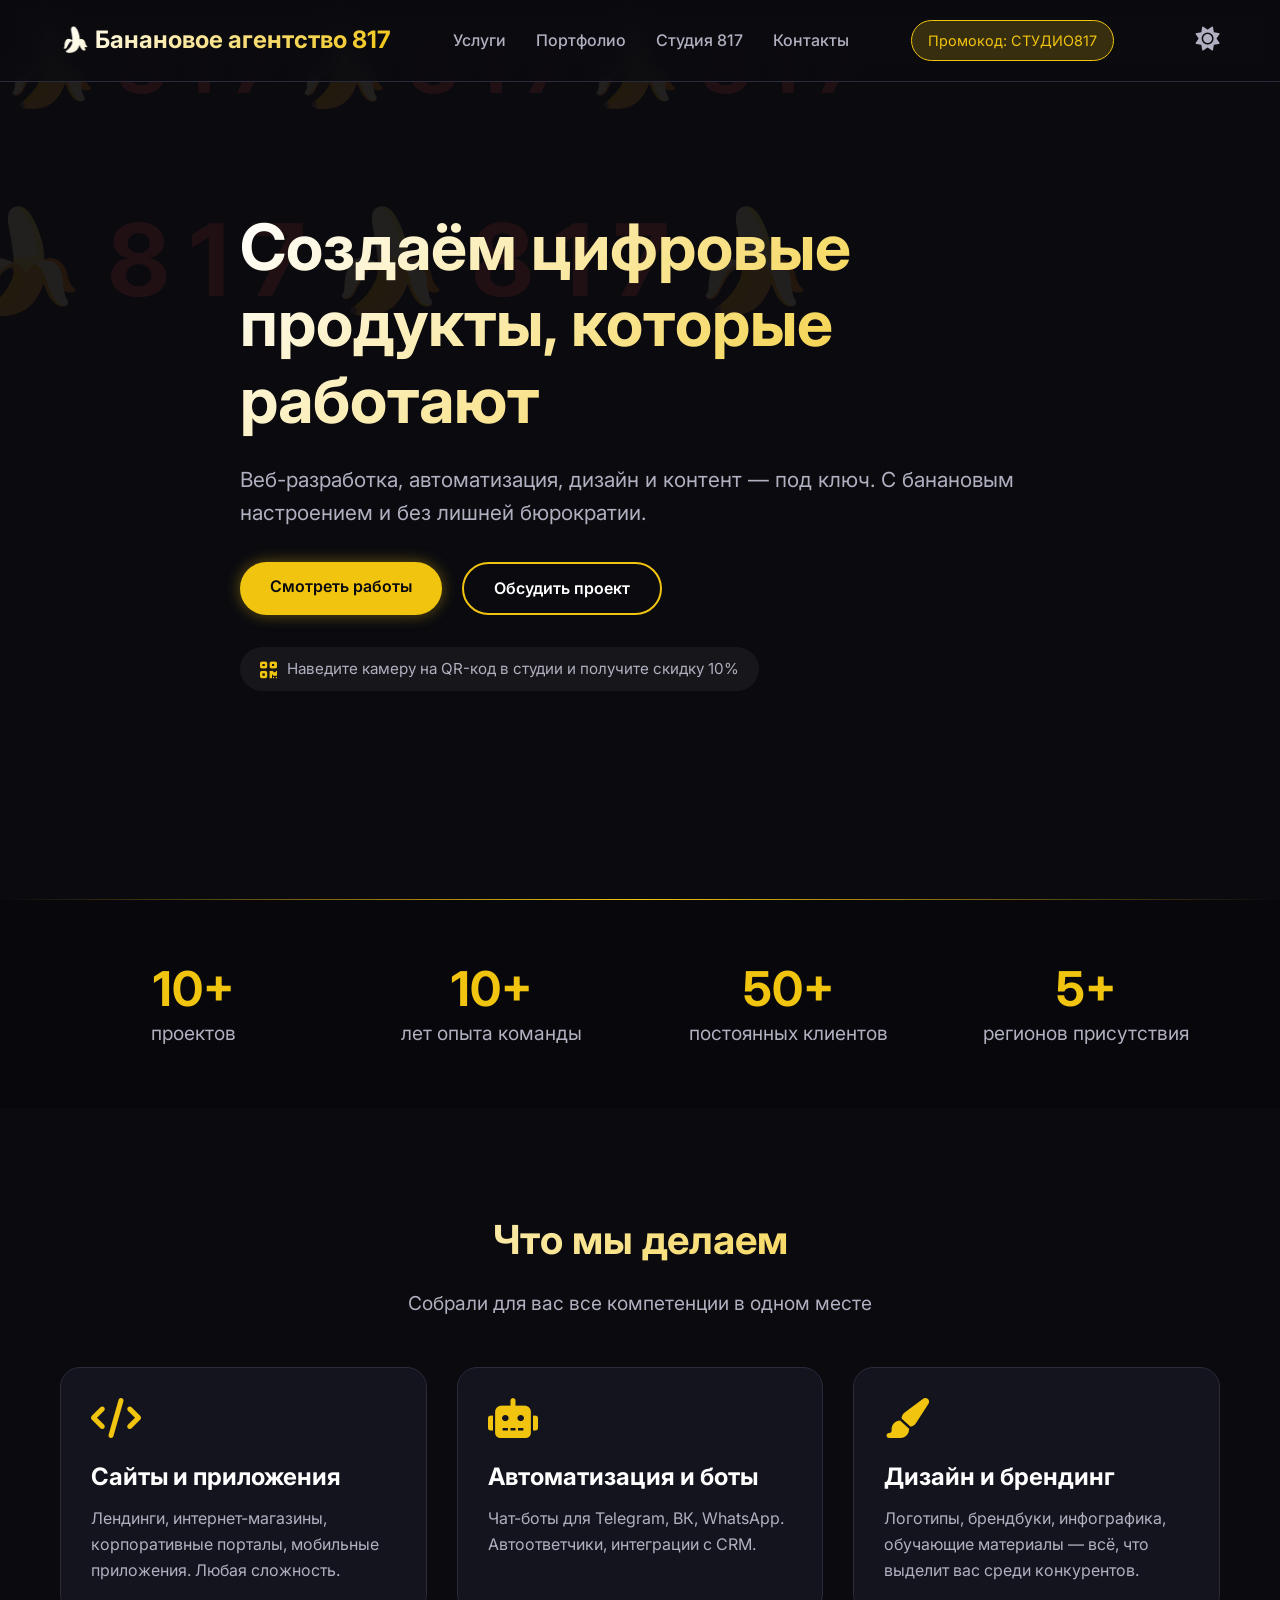
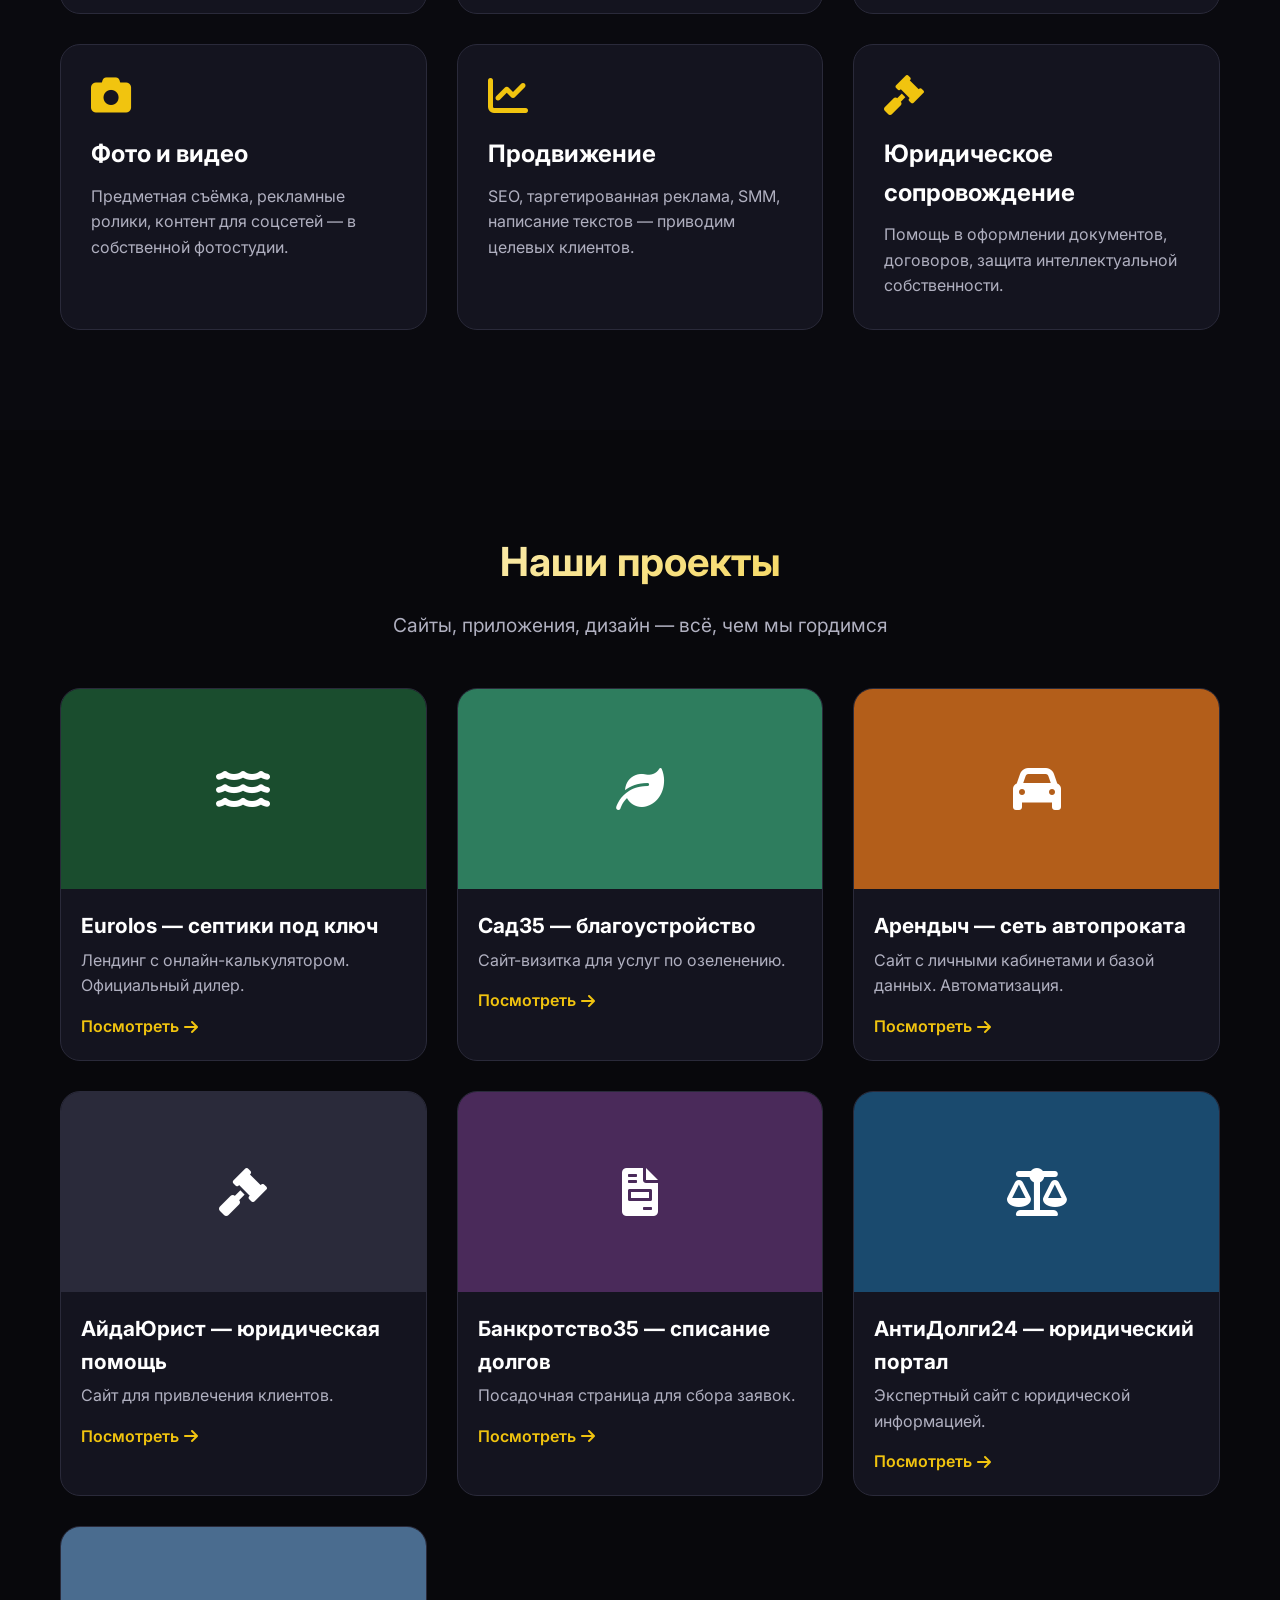
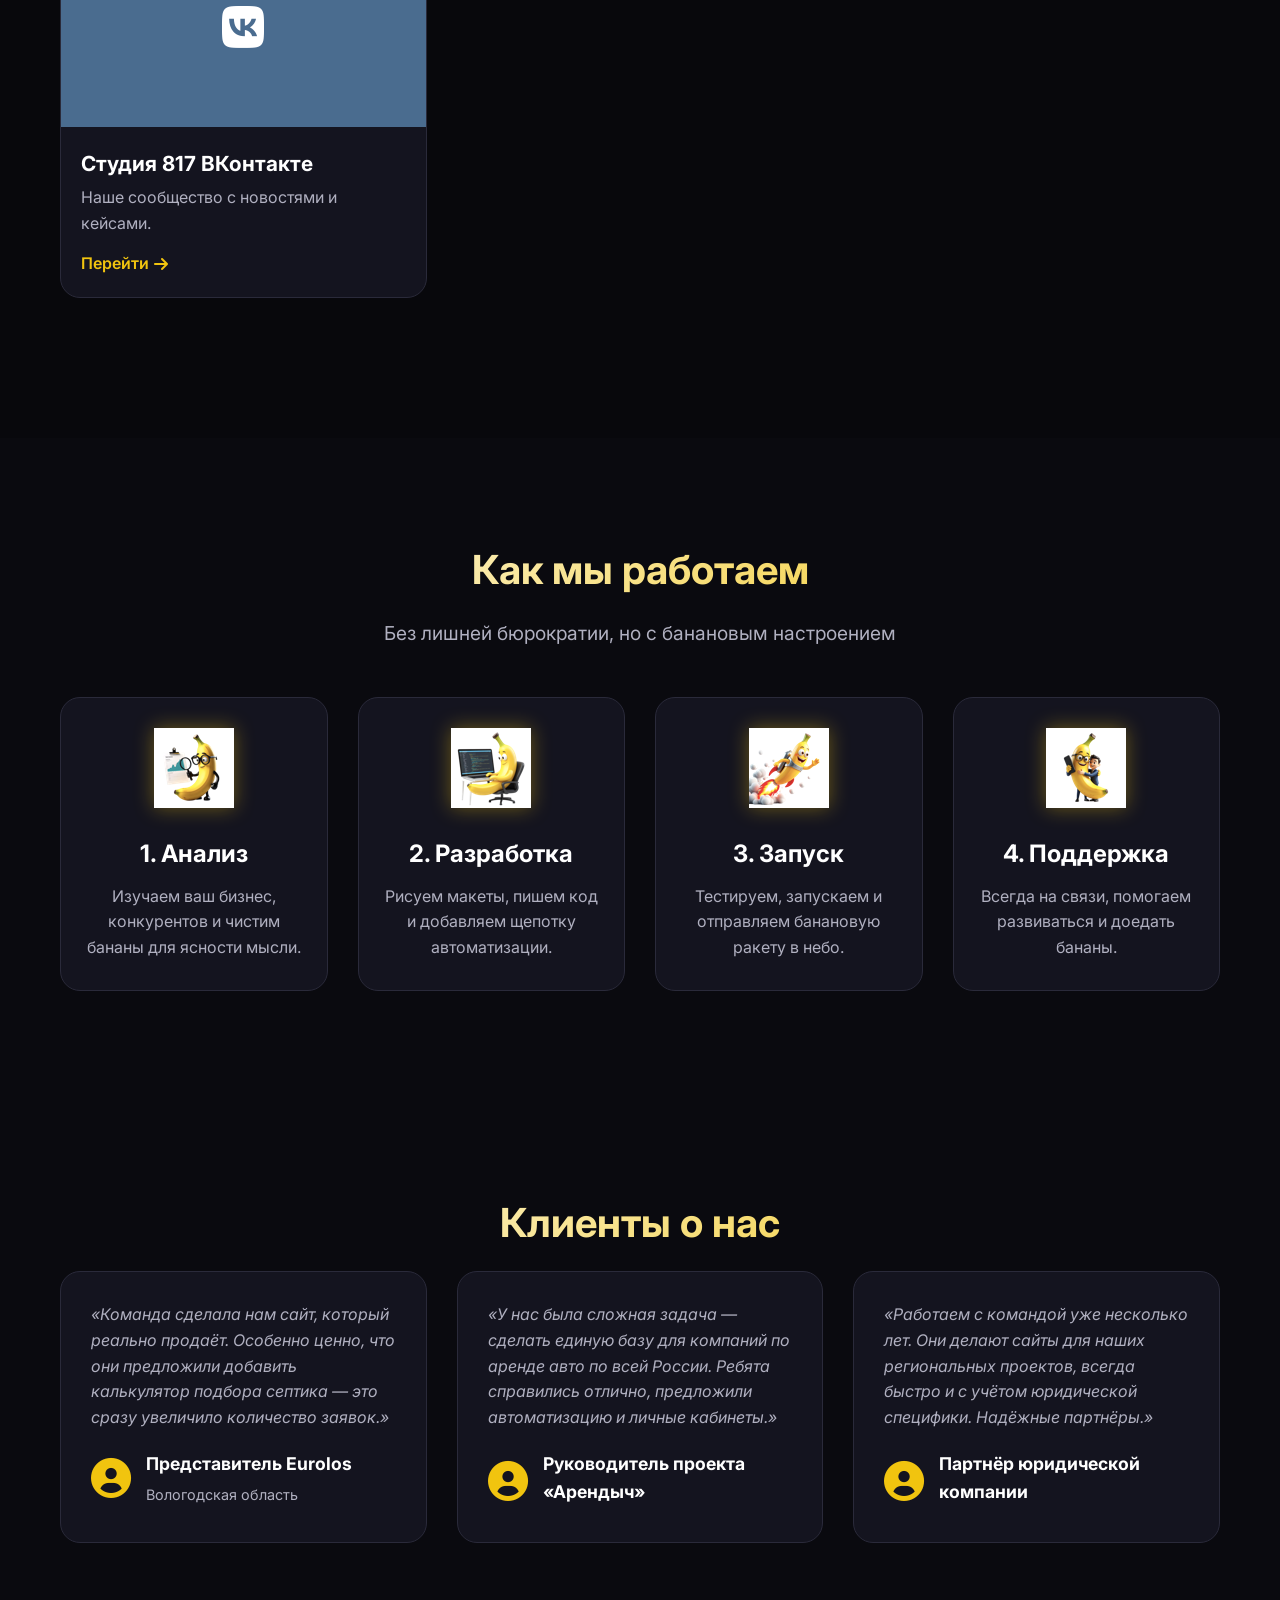
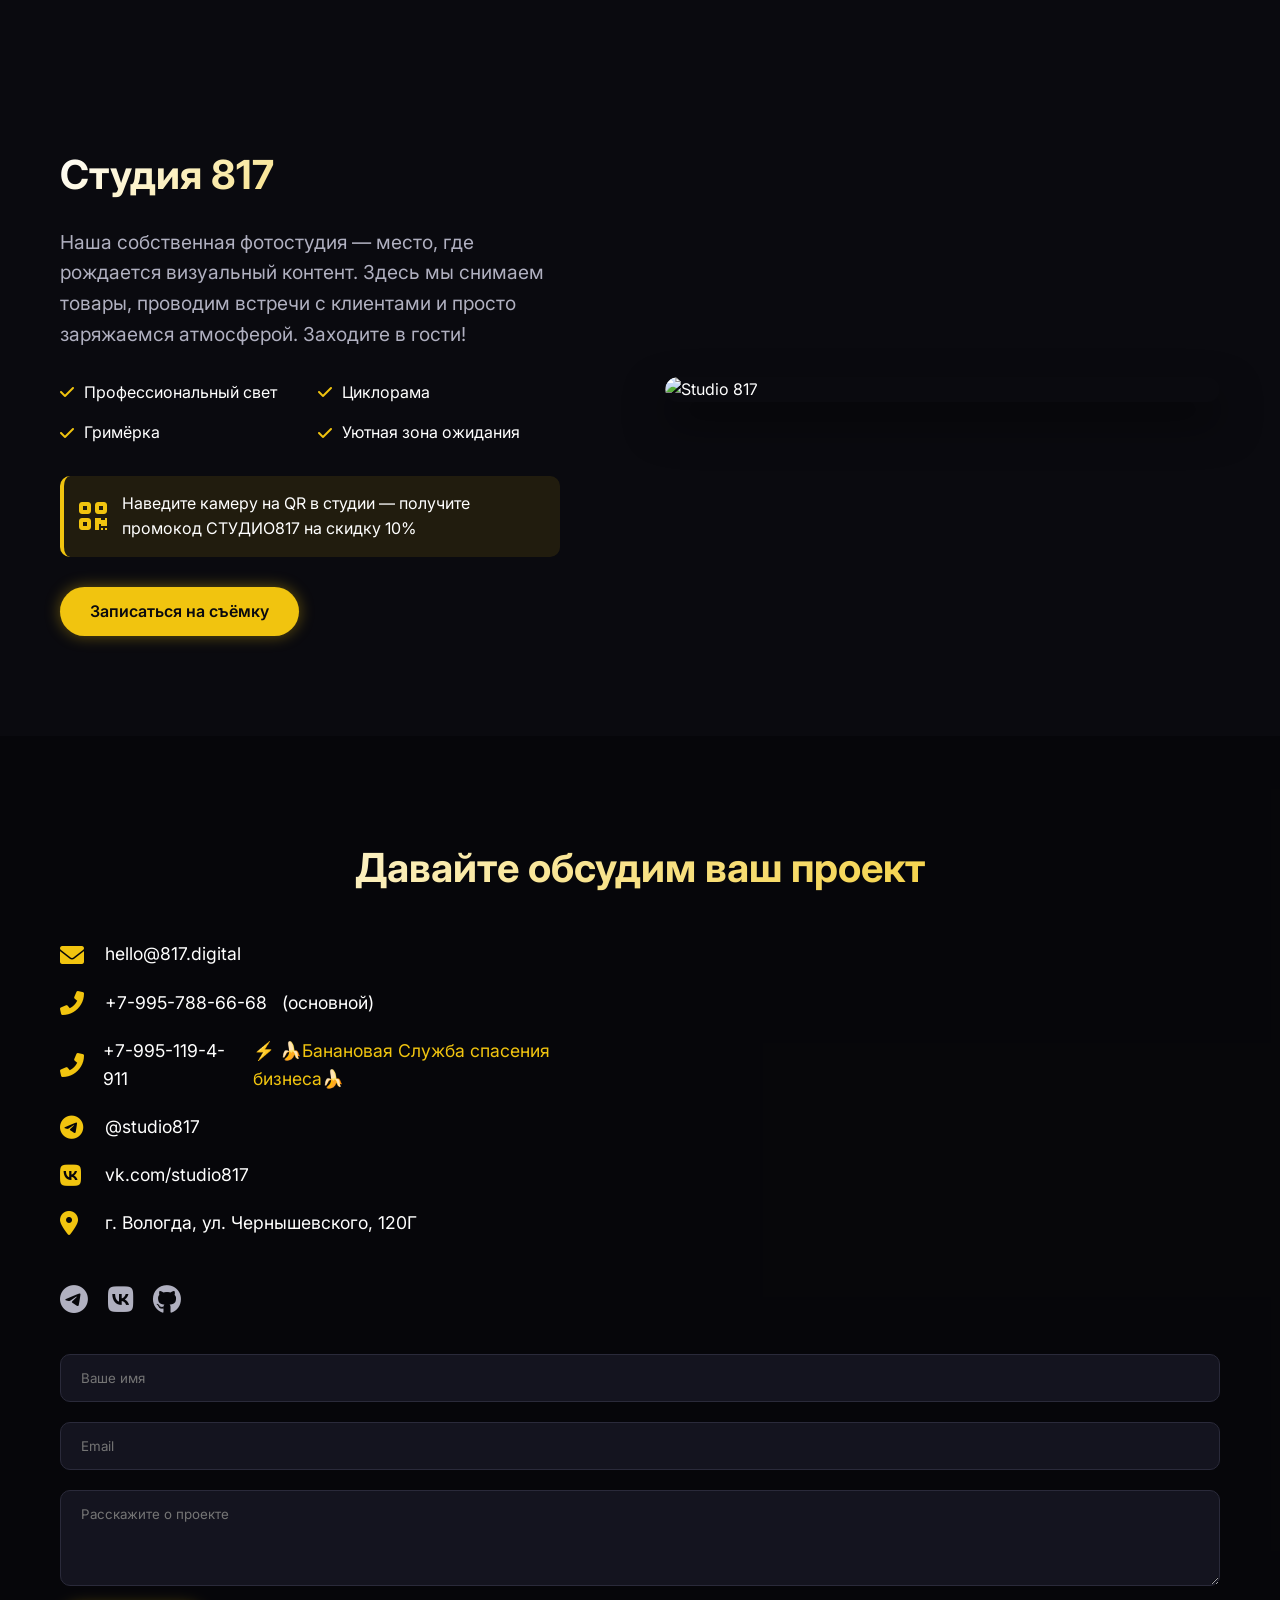
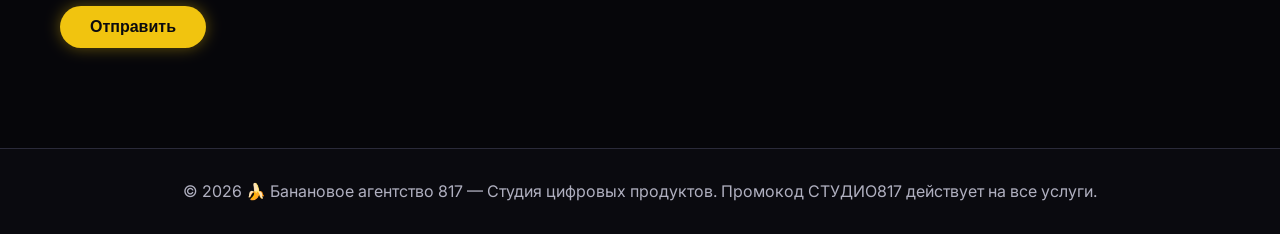
==== commit a96f45cf: "Update index.html" ====
--- a/index.html
+++ b/index.html
@@ -53,7 +53,7 @@
         <a href="#portfolio" onclick="closeMenu()">Портфолио</a>
         <a href="#studio" onclick="closeMenu()">Студия 817</a>
         <a href="#contact" onclick="closeMenu()">Контакты</a>
-        <div class="mobile-menu__promo">Промокод: СТУДИО817</div>
+        <div class="mobile-menu__promo">Промокод: СТУДИЯ817</div>
     </div>
 
     <!-- Главный экран -->
@@ -166,13 +166,13 @@
                         <a href="https://antidolgi.github.io/sad35/" target="_blank" class="portfolio-card__link">Посмотреть <i class="fas fa-arrow-right"></i></a>
                     </div>
                 </div>
-                <!-- Арендич -->
+                <!-- Арендыч -->
                 <div class="portfolio-card animate-on-scroll">
                     <div class="portfolio-card__image" style="background: #b35e1a;">
                         <i class="fas fa-car" style="font-size: 48px; color: #fff;"></i>
                     </div>
                     <div class="portfolio-card__content">
-                        <h4>Арендич — сеть автопроката</h4>
+                        <h4>Арендыч — сеть автопроката</h4>
                         <p>Сайт с личными кабинетами и базой данных. Автоматизация.</p>
                         <a href="http://arendich.internet35.ru/" target="_blank" class="portfolio-card__link">Посмотреть <i class="fas fa-arrow-right"></i></a>
                     </div>
@@ -287,7 +287,7 @@
                     <div class="testimonial-author">
                         <i class="fas fa-user-circle" style="font-size: 40px; color: #f1c40f;"></i>
                         <div>
-                            <h4>Руководитель проекта «Арендич»</h4>
+                            <h4>Руководитель проекта «Арендыч»</h4>
                         </div>
                     </div>
                 </div>
@@ -323,7 +323,7 @@
                     <a href="#" class="btn btn-primary">Записаться на съёмку</a>
                 </div>
                 <div class="studio__image animate-on-scroll">
-                    <img src="https://via.placeholder.com/600x400/2a2a3a/ffffff?text=Studio+817+Photo" alt="Studio 817" style="max-width:100%; border-radius: 20px;">
+                    <img src="images/studio817.jpg" alt="Studio 817" style="max-width:100%; border-radius: 20px;">
                 </div>
             </div>
         </div>
@@ -345,7 +345,7 @@
                     </div>
                     <div class="contact__item">
                         <i class="fas fa-phone-alt"></i>
-                        <a href="tel:+79951194911">+7-995-119-4-911</a> <span style="color: #f1c40f;">⚡ Служба спасения бизнеса</span>
+                        <a href="tel:+79951194911">+7-995-119-4-911</a> <span style="color: #f1c40f;">⚡ 🍌Банановая Служба спасения бизнеса🍌</span>
                     </div>
                     <div class="contact__item">
                         <i class="fab fa-telegram"></i>
@@ -387,4 +387,4 @@
 
     <script src="script.js"></script>
 </body>
-</html>+</html>
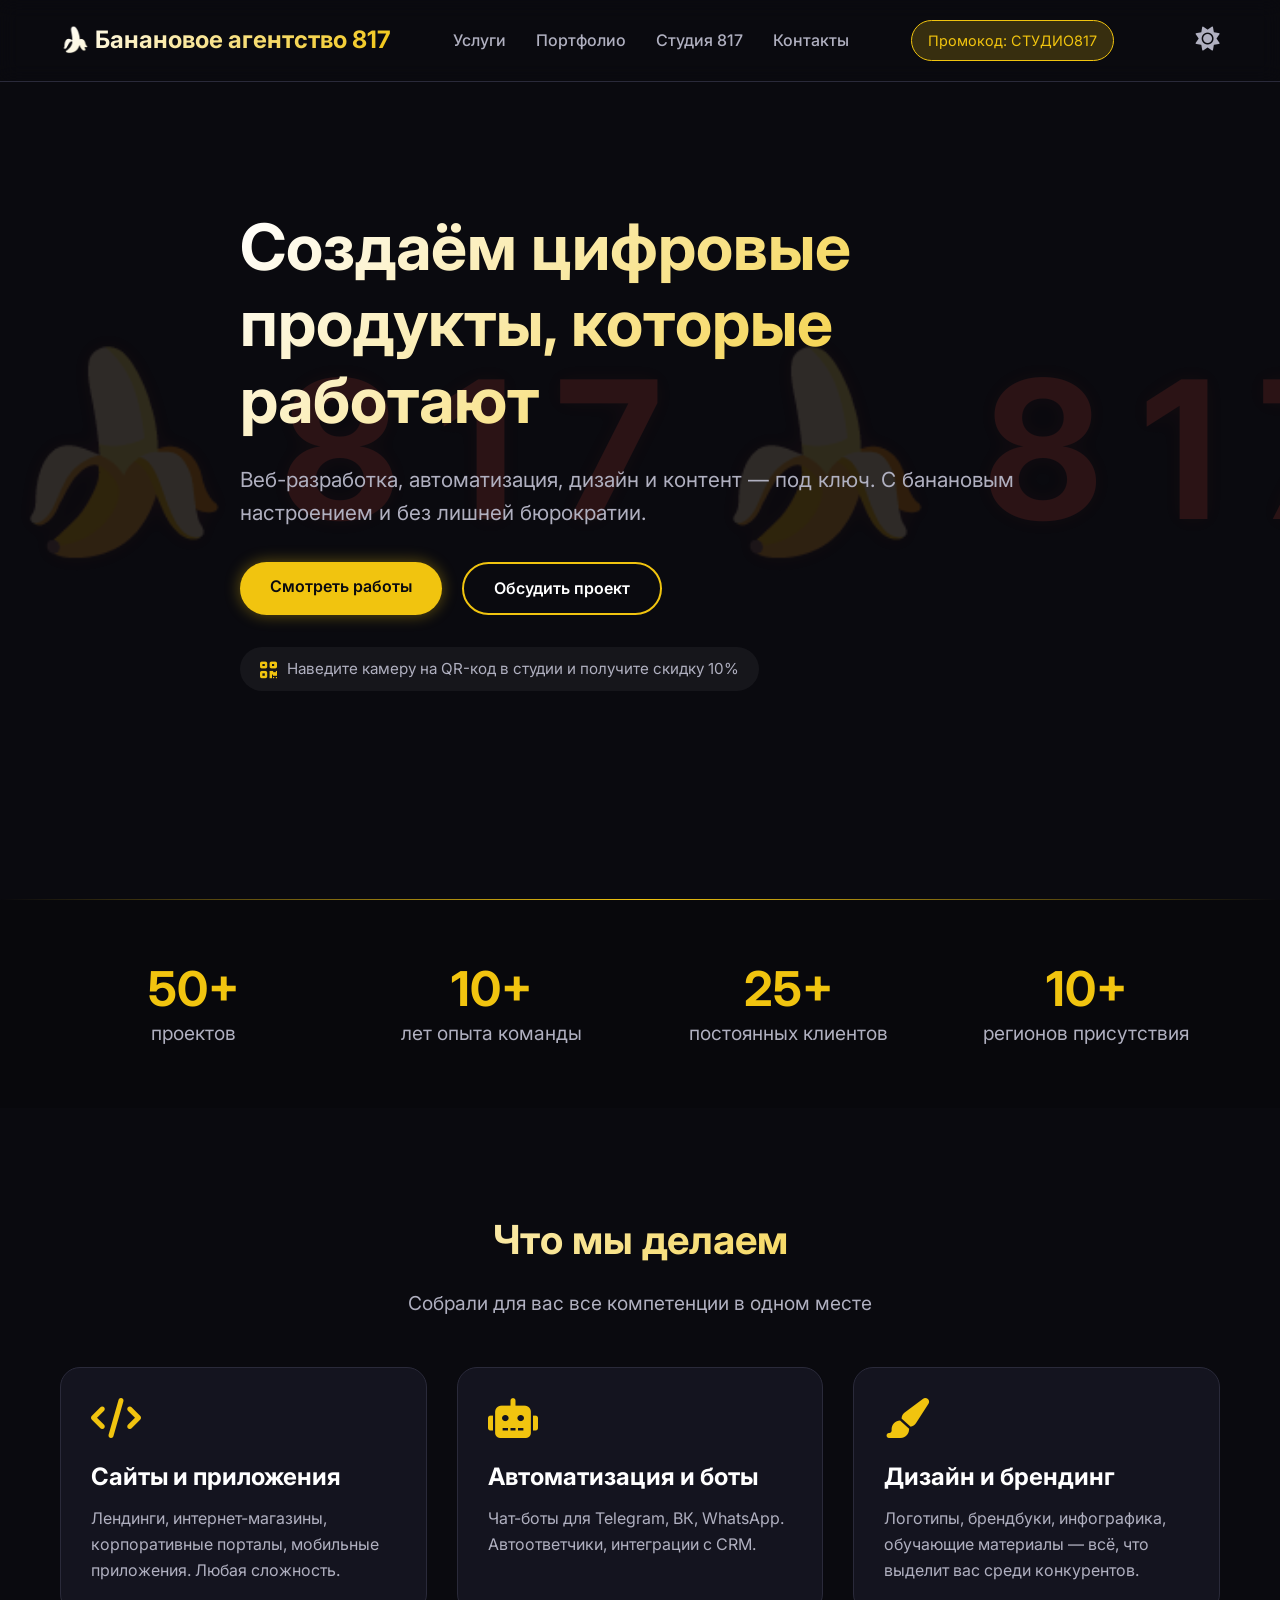
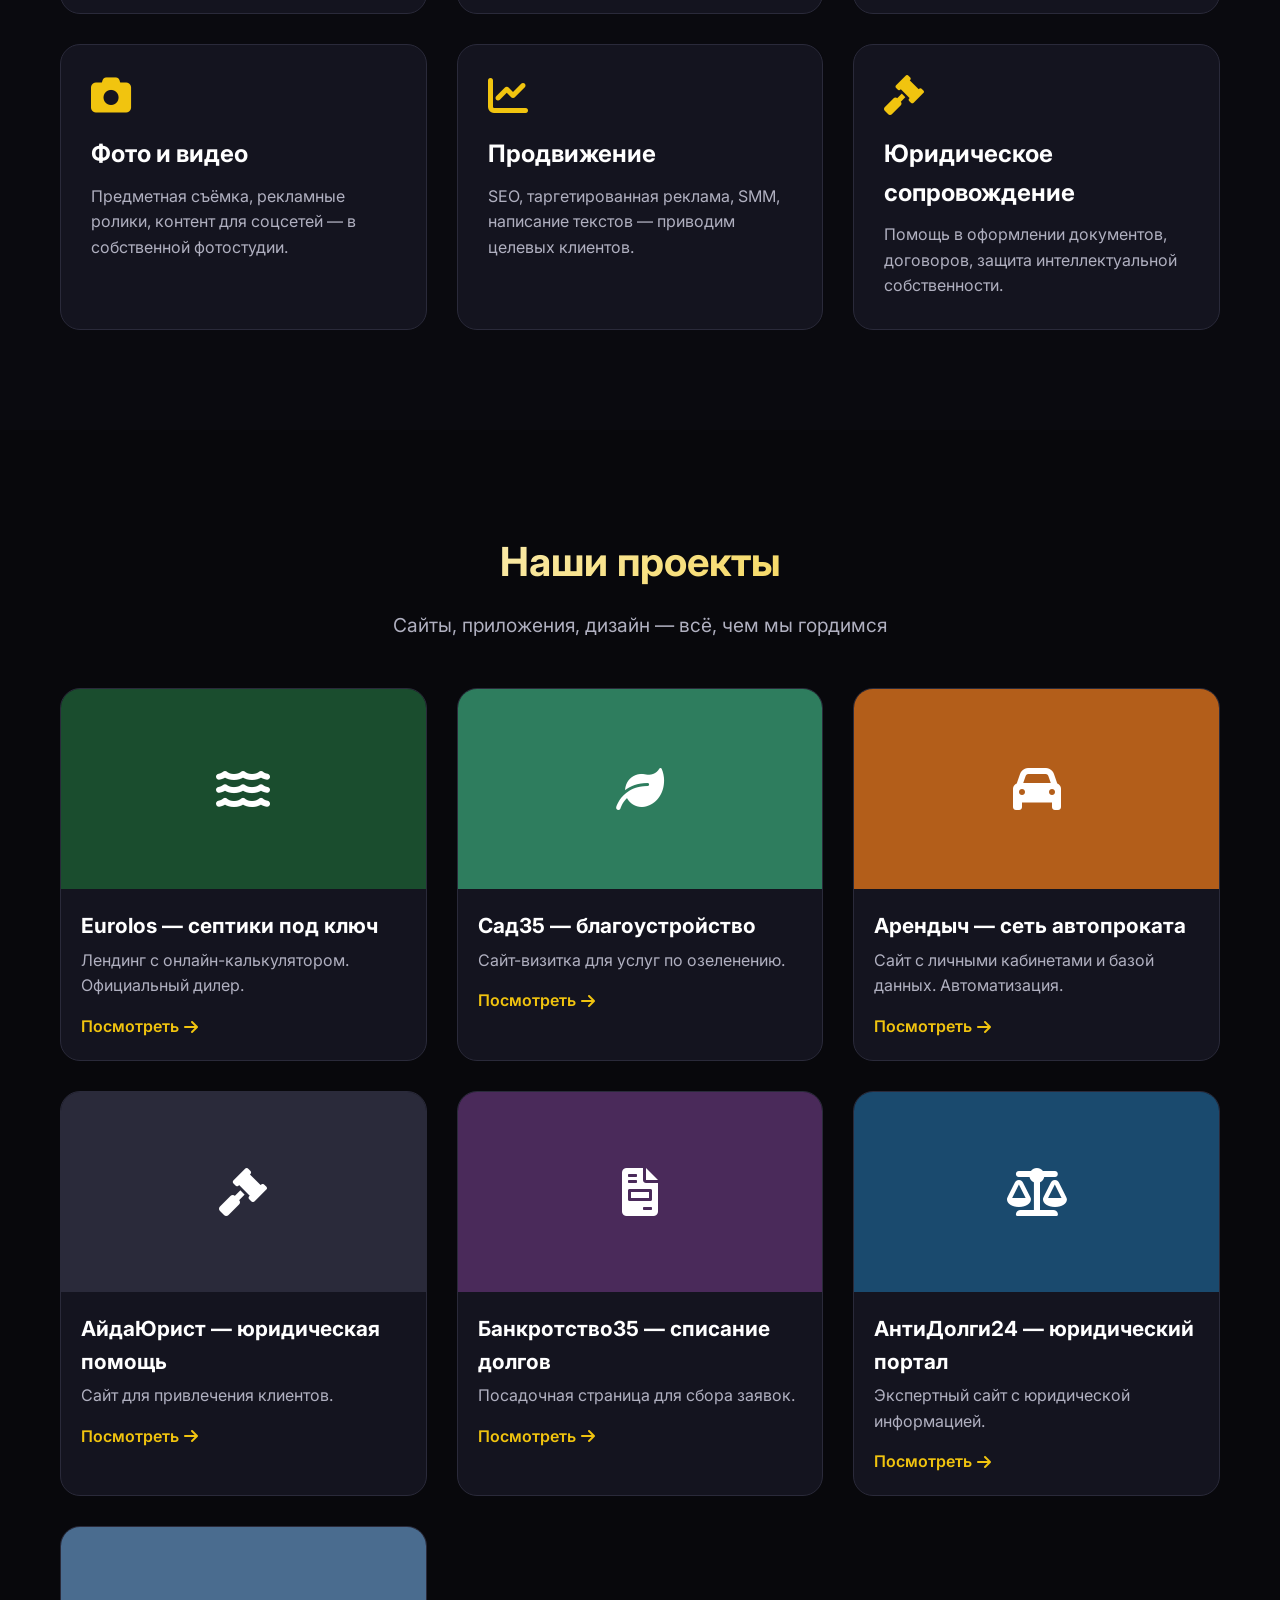
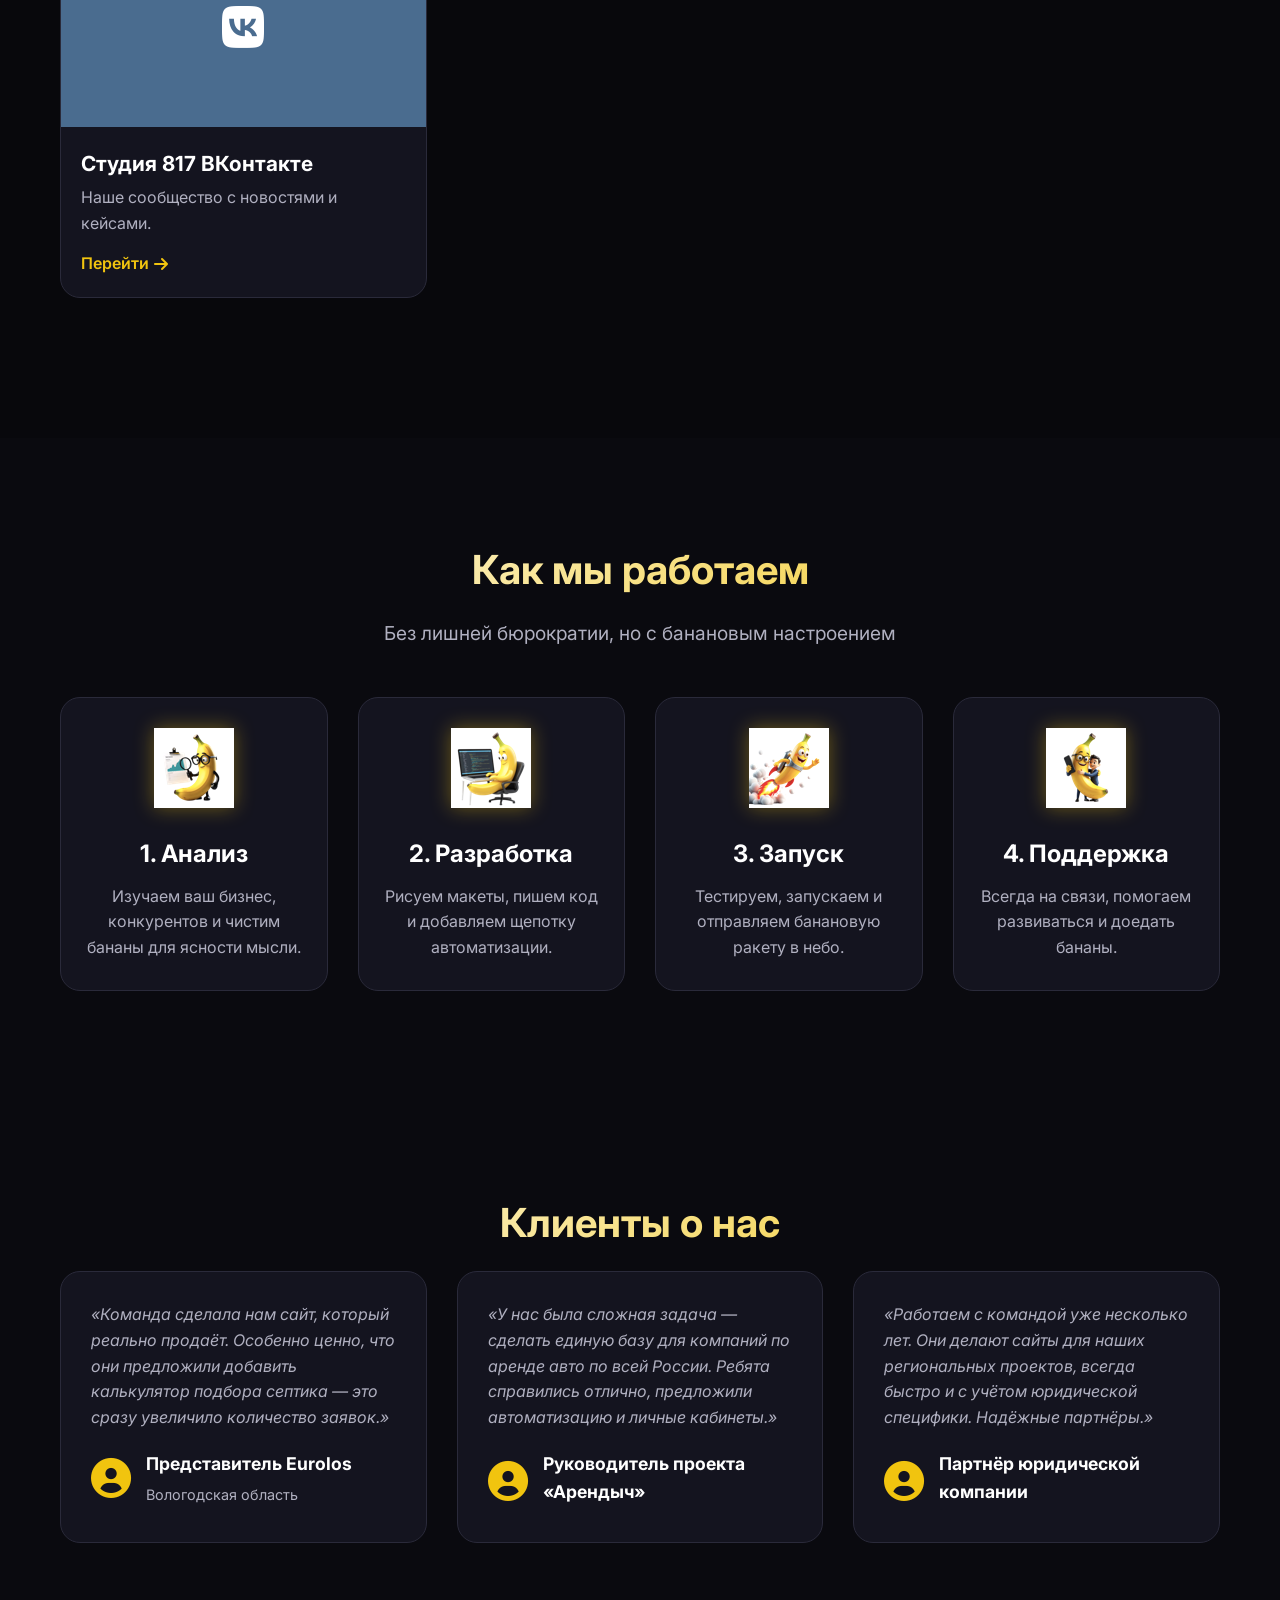
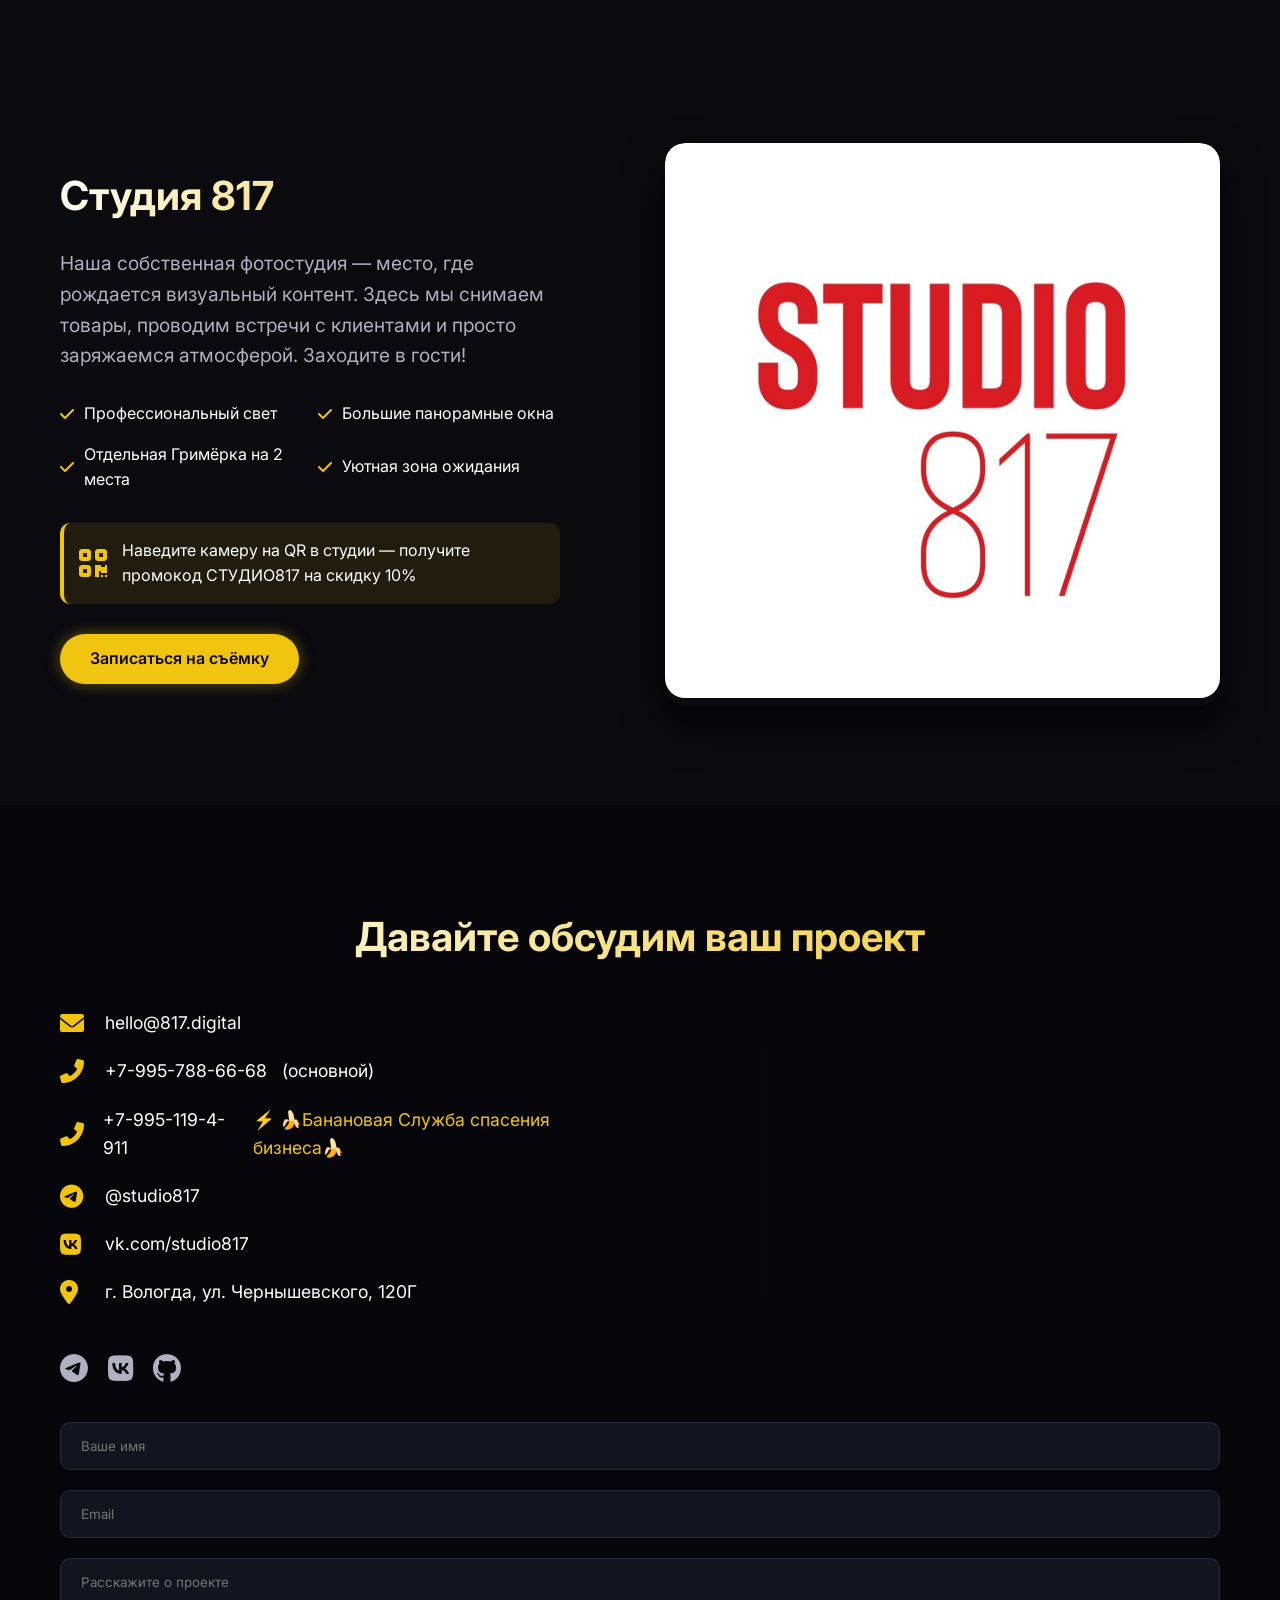
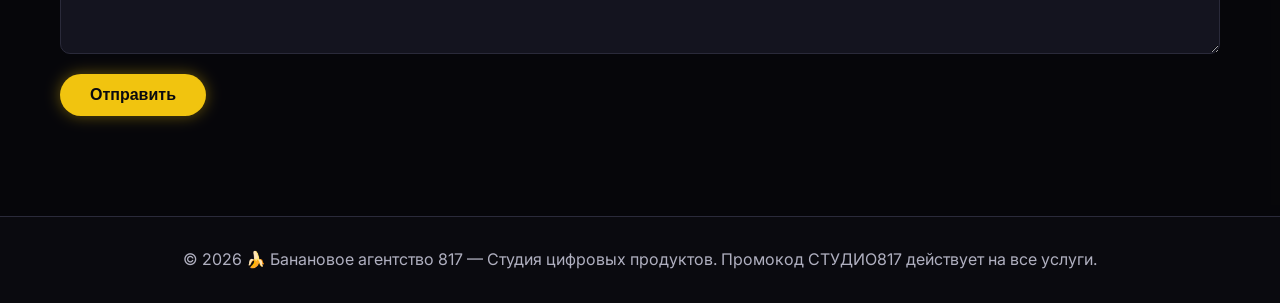
==== commit 621f1f5d: "Update index.html" ====
--- a/index.html
+++ b/index.html
@@ -79,7 +79,7 @@
         <div class="container">
             <div class="stats-grid">
                 <div class="stat-item animate-on-scroll">
-                    <div class="stat-number" data-target="10">0</div>
+                    <div class="stat-number" data-target="50">0</div>
                     <div class="stat-label">проектов</div>
                 </div>
                 <div class="stat-item animate-on-scroll">
@@ -87,11 +87,11 @@
                     <div class="stat-label">лет опыта команды</div>
                 </div>
                 <div class="stat-item animate-on-scroll">
-                    <div class="stat-number" data-target="50">0</div>
+                    <div class="stat-number" data-target="25">0</div>
                     <div class="stat-label">постоянных клиентов</div>
                 </div>
                 <div class="stat-item animate-on-scroll">
-                    <div class="stat-number" data-target="5">0</div>
+                    <div class="stat-number" data-target="10">0</div>
                     <div class="stat-label">регионов присутствия</div>
                 </div>
             </div>
@@ -313,8 +313,8 @@
                     <p class="studio__text">Наша собственная фотостудия — место, где рождается визуальный контент. Здесь мы снимаем товары, проводим встречи с клиентами и просто заряжаемся атмосферой. Заходите в гости!</p>
                     <div class="studio__features">
                         <div class="studio__feature"><i class="fas fa-check"></i> Профессиональный свет</div>
-                        <div class="studio__feature"><i class="fas fa-check"></i> Циклорама</div>
-                        <div class="studio__feature"><i class="fas fa-check"></i> Гримёрка</div>
+                        <div class="studio__feature"><i class="fas fa-check"></i> Большие панорамные окна</div>
+                        <div class="studio__feature"><i class="fas fa-check"></i> Отдельная Гримёрка на 2 места</div>
                         <div class="studio__feature"><i class="fas fa-check"></i> Уютная зона ожидания</div>
                     </div>
                     <div class="studio__qr">
--- a/style.css
+++ b/style.css
@@ -28,38 +28,44 @@
     transition: background-color 0.3s, color 0.3s;
 }
 
-/* Фоновые вращающиеся эмодзи */
+/* Фоновые вращающиеся эмодзи — ИСПРАВЛЕННЫЙ ВАРИАНТ */
 .bg-emoji {
     position: fixed;
     top: 0;
     left: 0;
     width: 100%;
     height: 100%;
-    pointer-events: none;
+    pointer-events: none; /* Чтобы фон не мешал нажимать на кнопки */
     z-index: -1;
-    opacity: 0.1;
+    opacity: 0.15; /* Немного прозрачнее, чтобы не перебивать контент */
     overflow: hidden;
-}
-.bg-emoji::before,
-.bg-emoji::after {
+    display: flex;
+    justify-content: center;
+    align-items: center;
+}
+
+.bg-emoji::before {
     content: "🍌 8 1 7 🍌 8 1 7 🍌 8 1 7";
     position: absolute;
-    font-size: 80px;
+    font-size: 15vw; /* Размер относительно ширины экрана */
     white-space: nowrap;
-    color: #e74c3c; /* красный */
+    color: #e74c3c; /* Красный */
     font-weight: bold;
-    animation: rotateBg 60s linear infinite;
-}
-.bg-emoji::after {
-    content: "8 1 7 🍌 8 1 7 🍌 8 1 7 🍌";
-    top: 20%;
-    left: -20%;
-    font-size: 100px;
-    animation: rotateBg 50s linear reverse infinite;
-}
+    animation: rotateBg 40s linear infinite;
+    text-shadow: 0 0 20px rgba(231, 76, 60, 0.3);
+    width: 100%;
+    text-align: center;
+}
+
 @keyframes rotateBg {
-    from { transform: rotate(0deg) translateY(-10%) rotate(0deg); }
-    to { transform: rotate(360deg) translateY(-10%) rotate(-360deg); }
+    from { transform: rotate(0deg) scale(1); }
+    to { transform: rotate(360deg) scale(1.2); }
+}
+
+/* Для светлой темы */
+body.light-theme .bg-emoji::before {
+    opacity: 0.3;
+    color: #c0392b;
 }
 
 /* Прелоадер */
@@ -741,4 +747,4 @@
     .logo {
         font-size: 1.2rem;
     }
-}+}
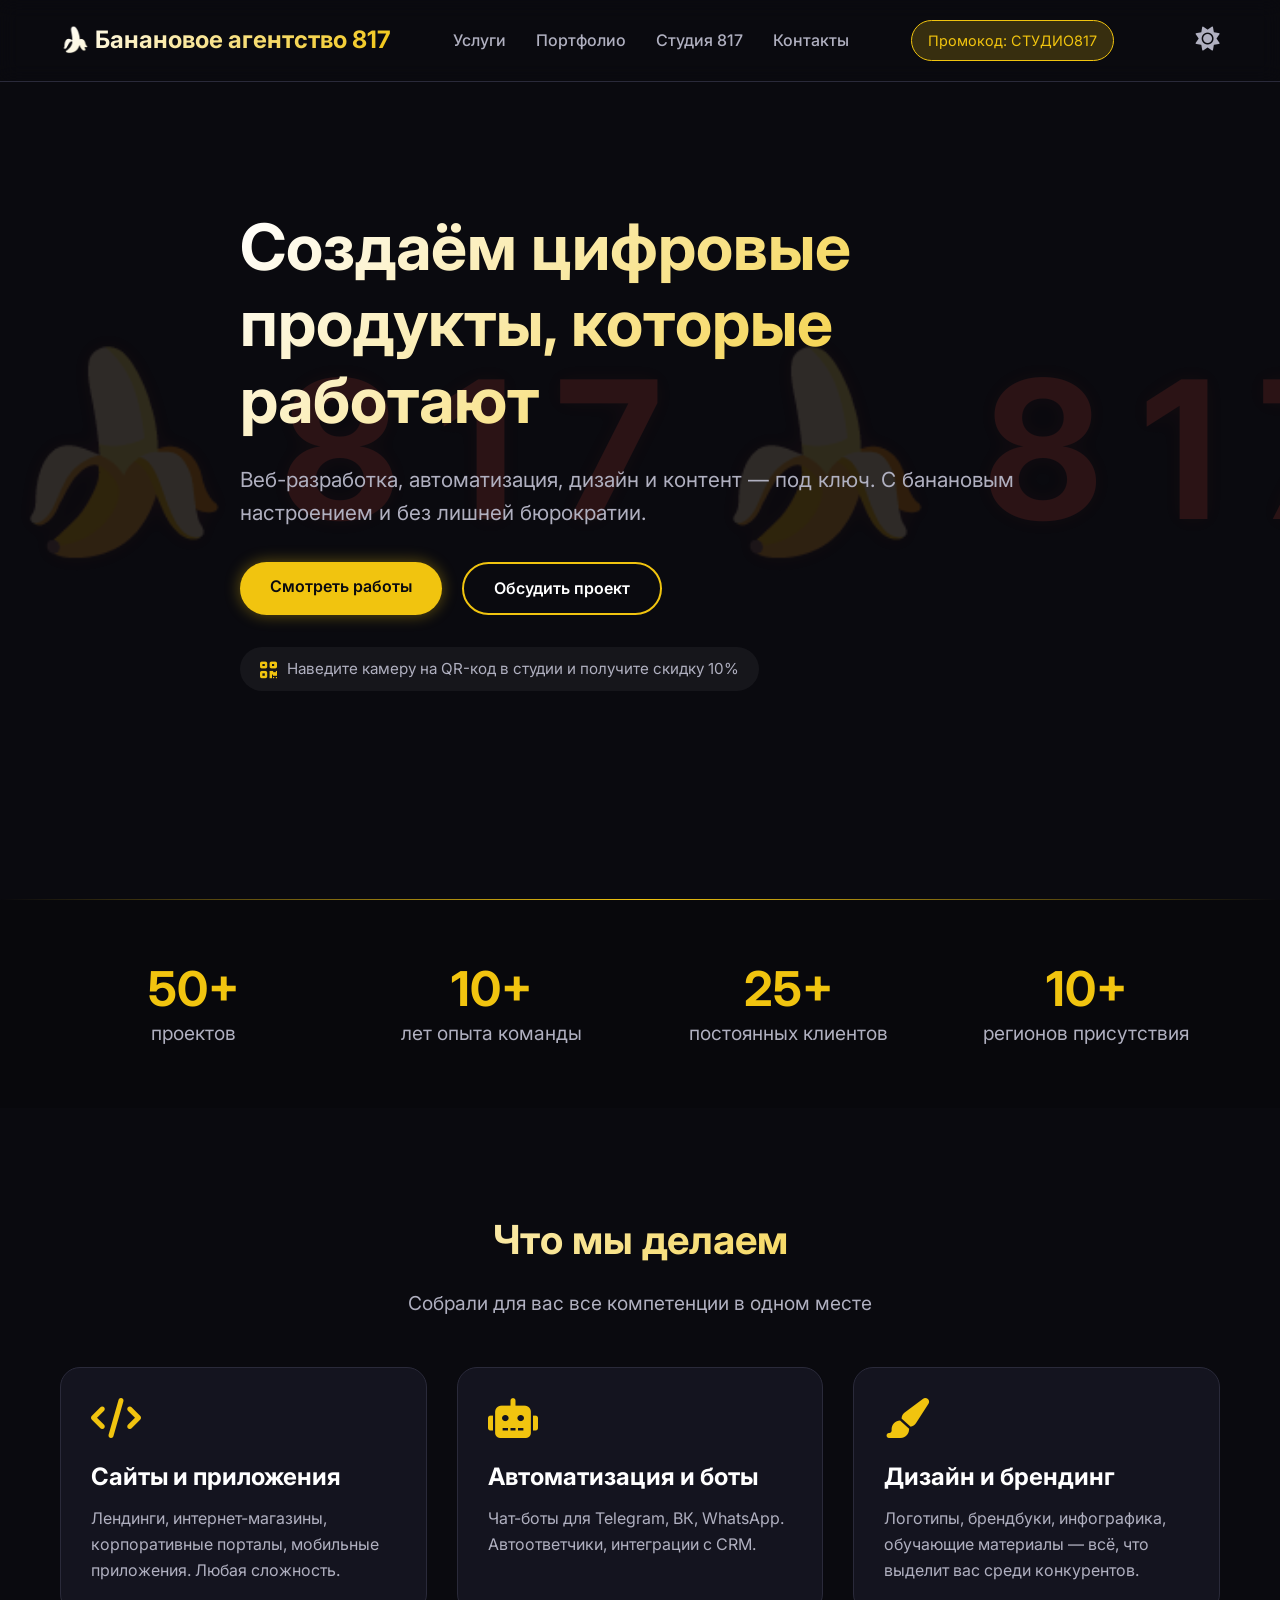
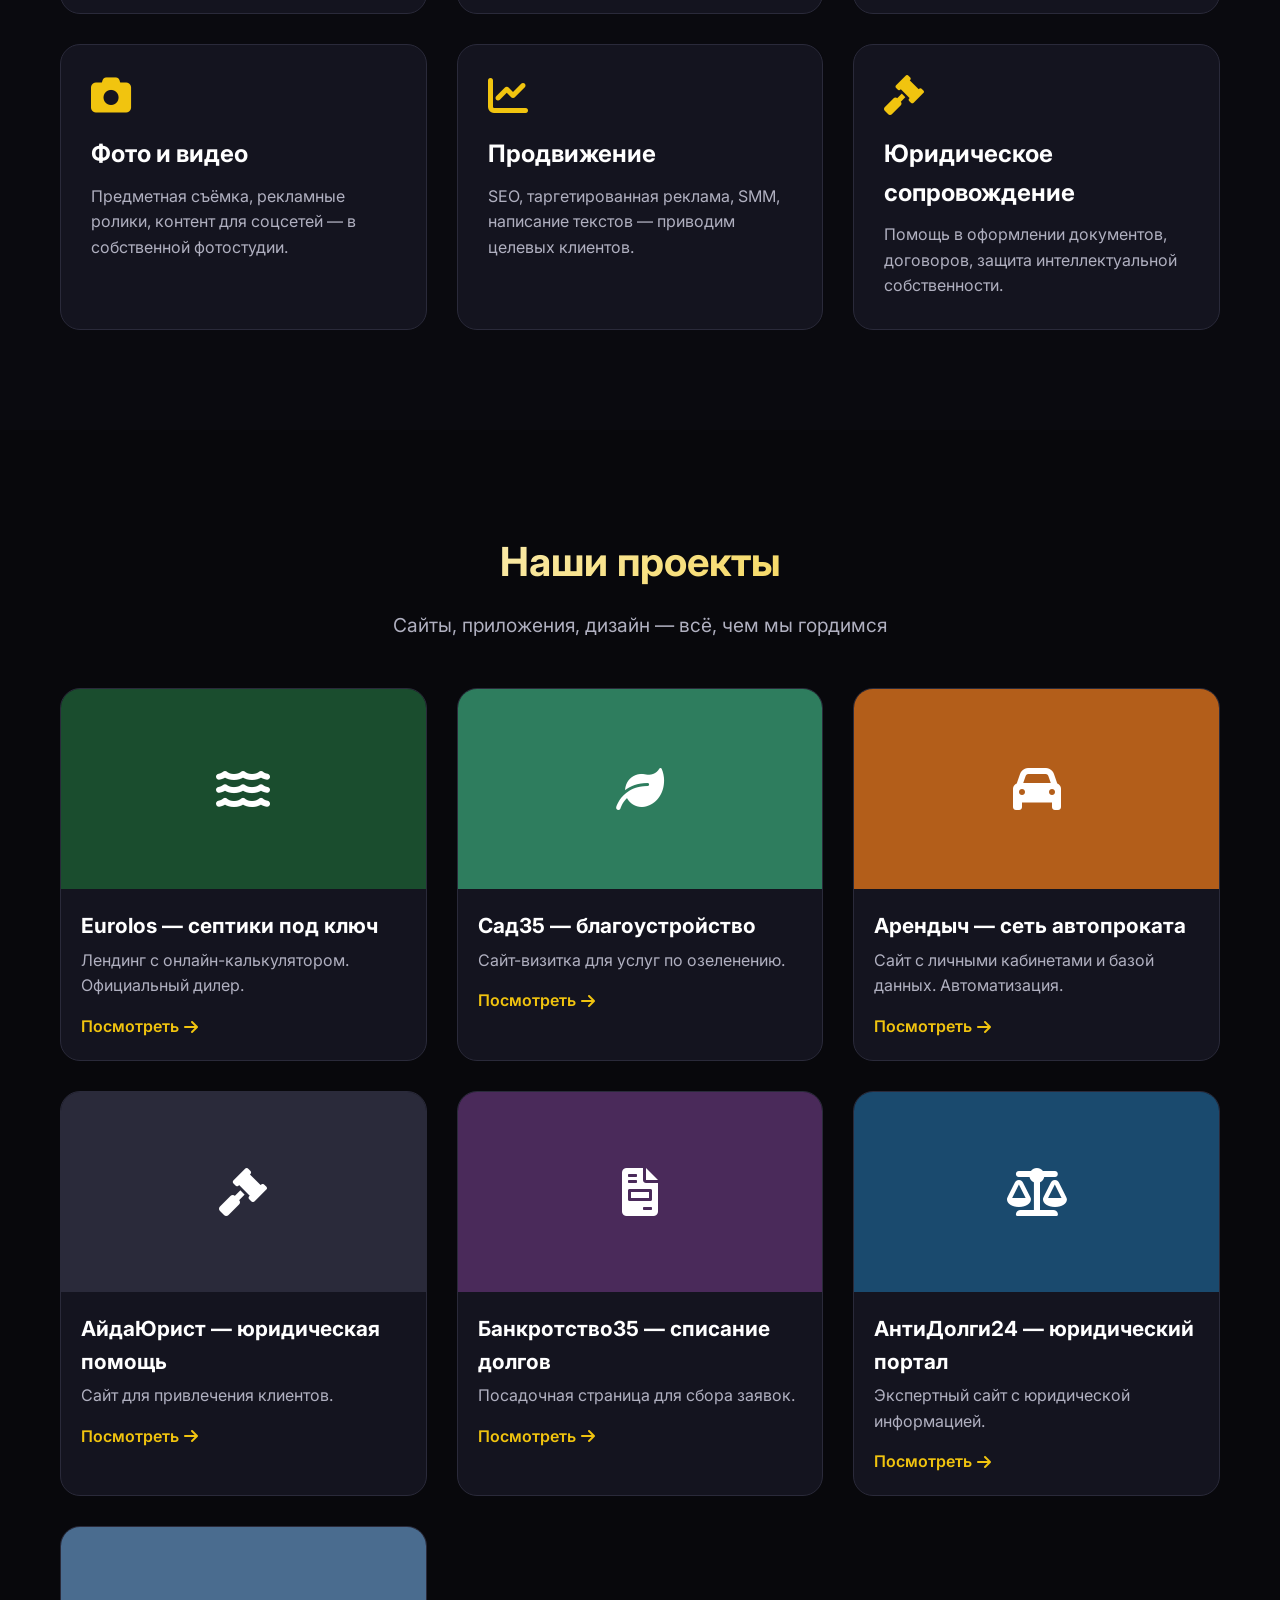
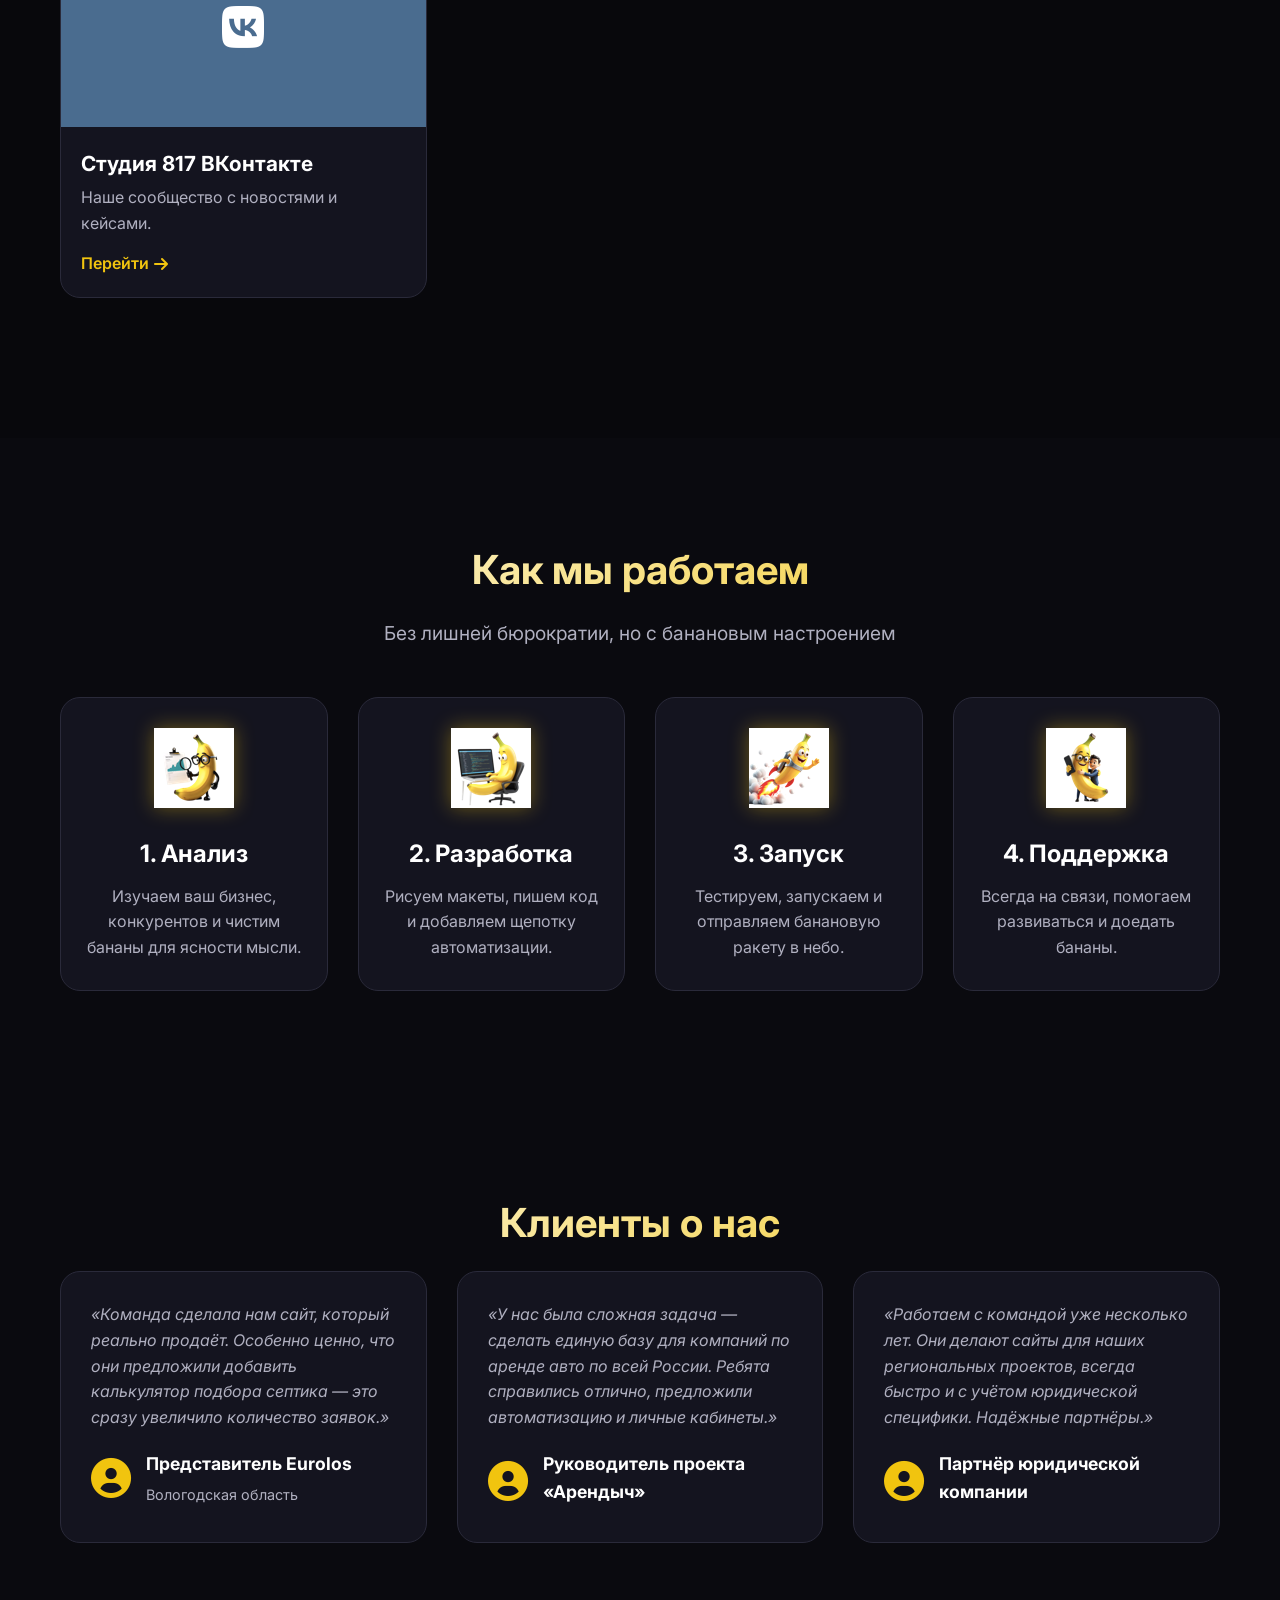
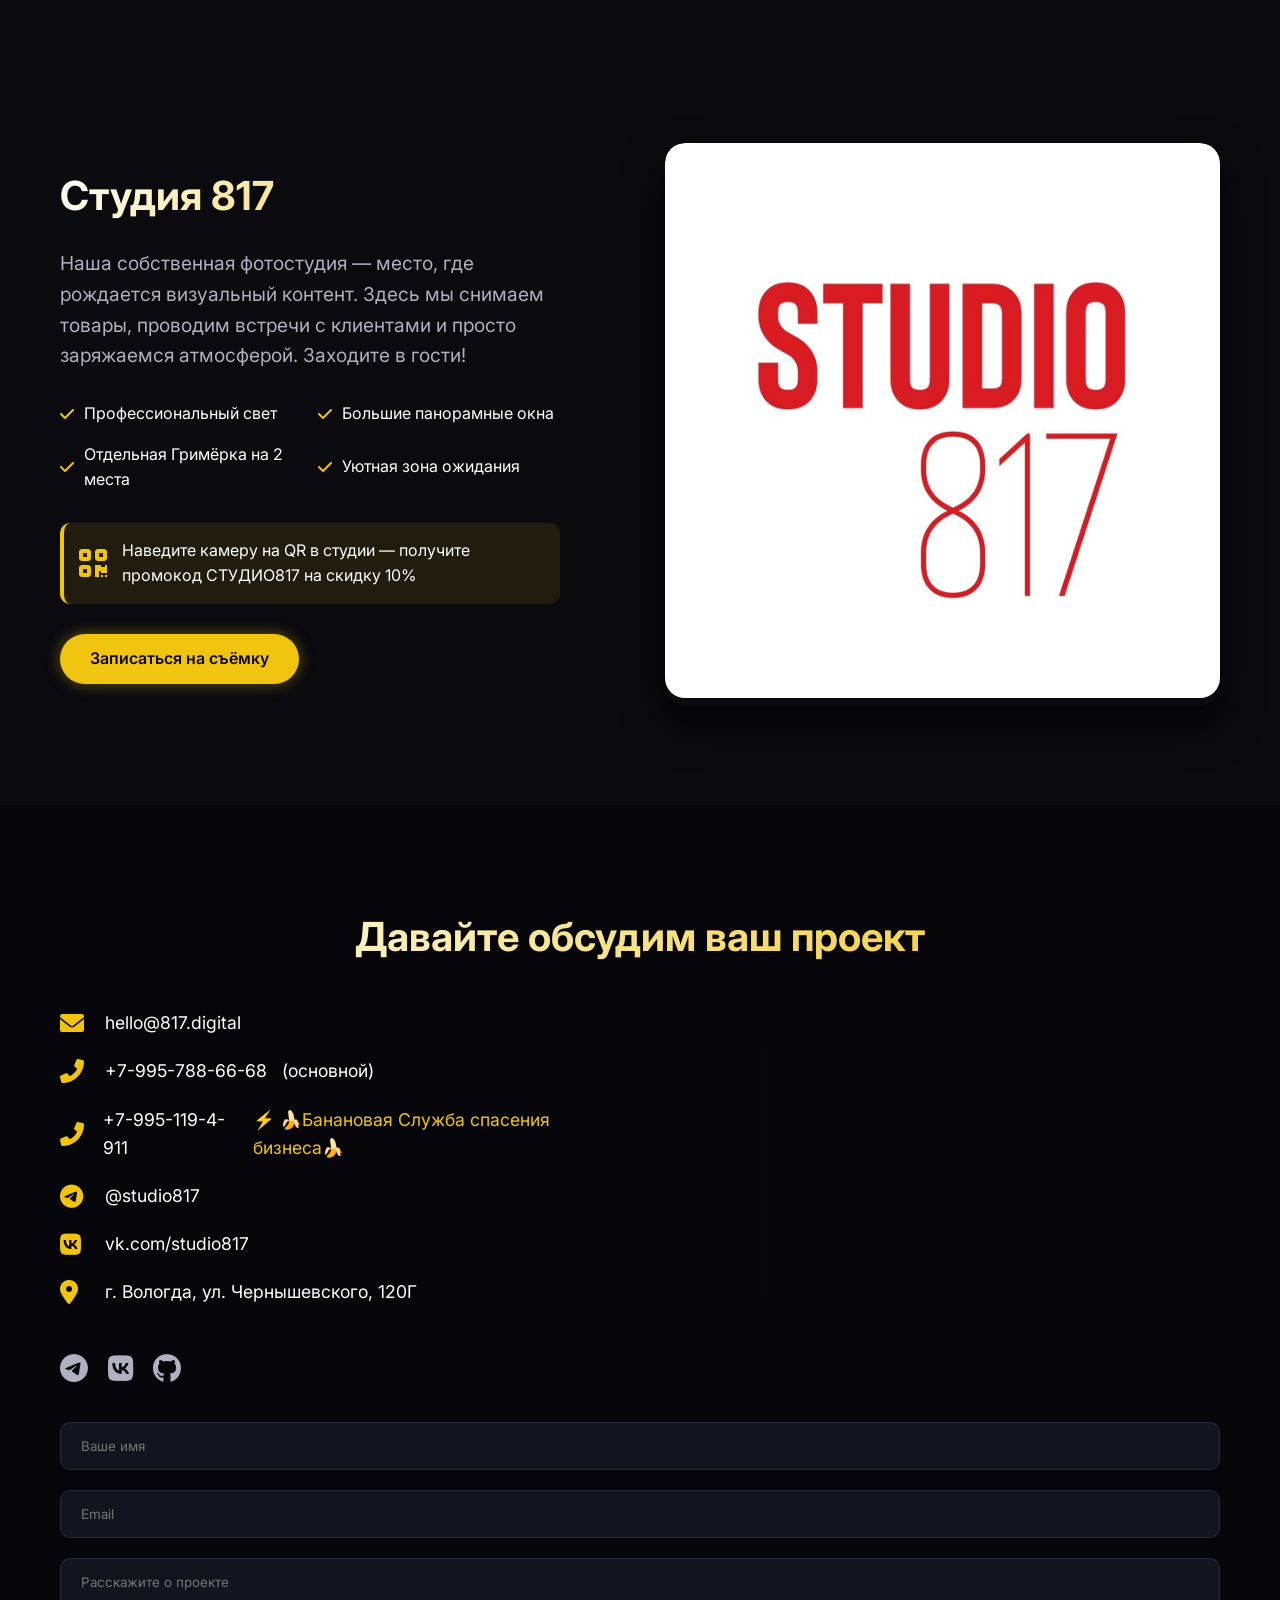
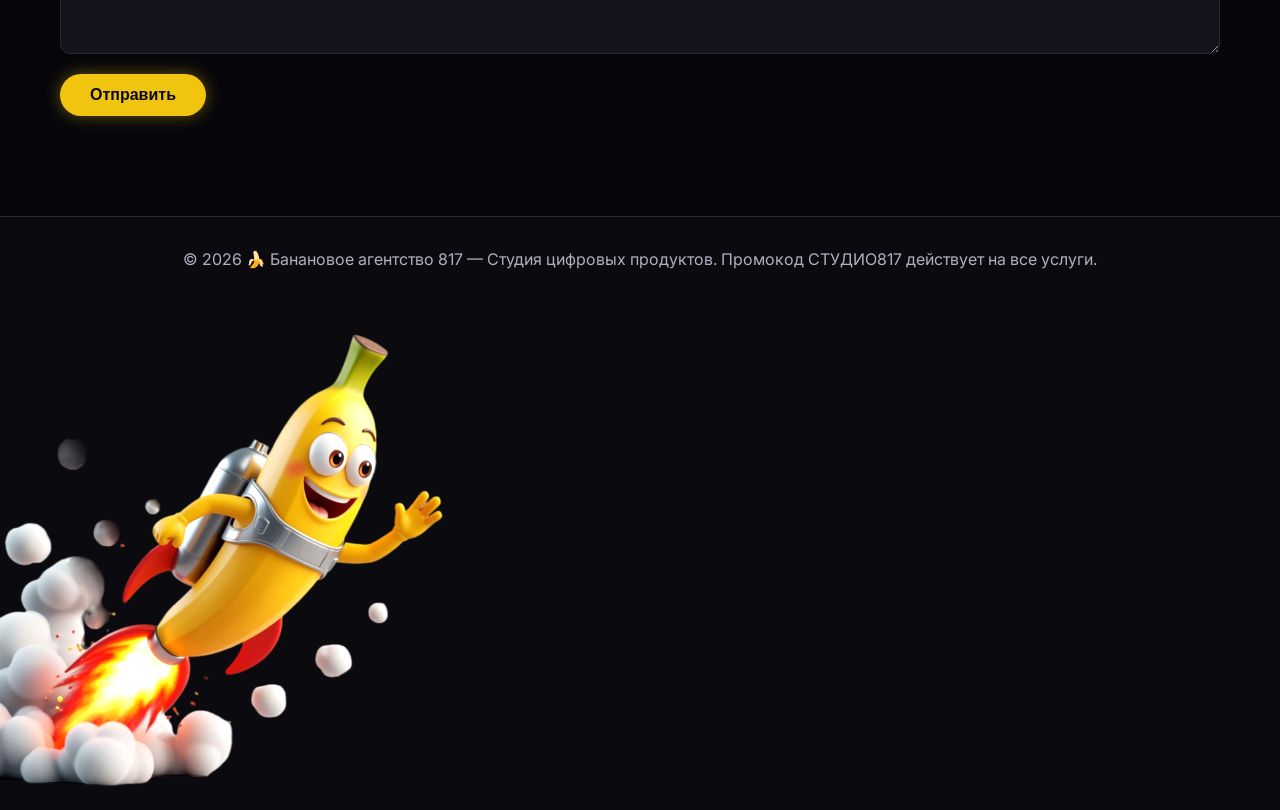
==== commit ef47d293: "Update index.html" ====
--- a/index.html
+++ b/index.html
@@ -386,5 +386,9 @@
     </footer>
 
     <script src="script.js"></script>
+    <!-- Летающий банан с ранцем -->
+<div id="flying-banana" class="flying-banana">
+    <img src="images/banana-rocket.png" alt="Банан с ранцем">
+</div>
 </body>
 </html>
